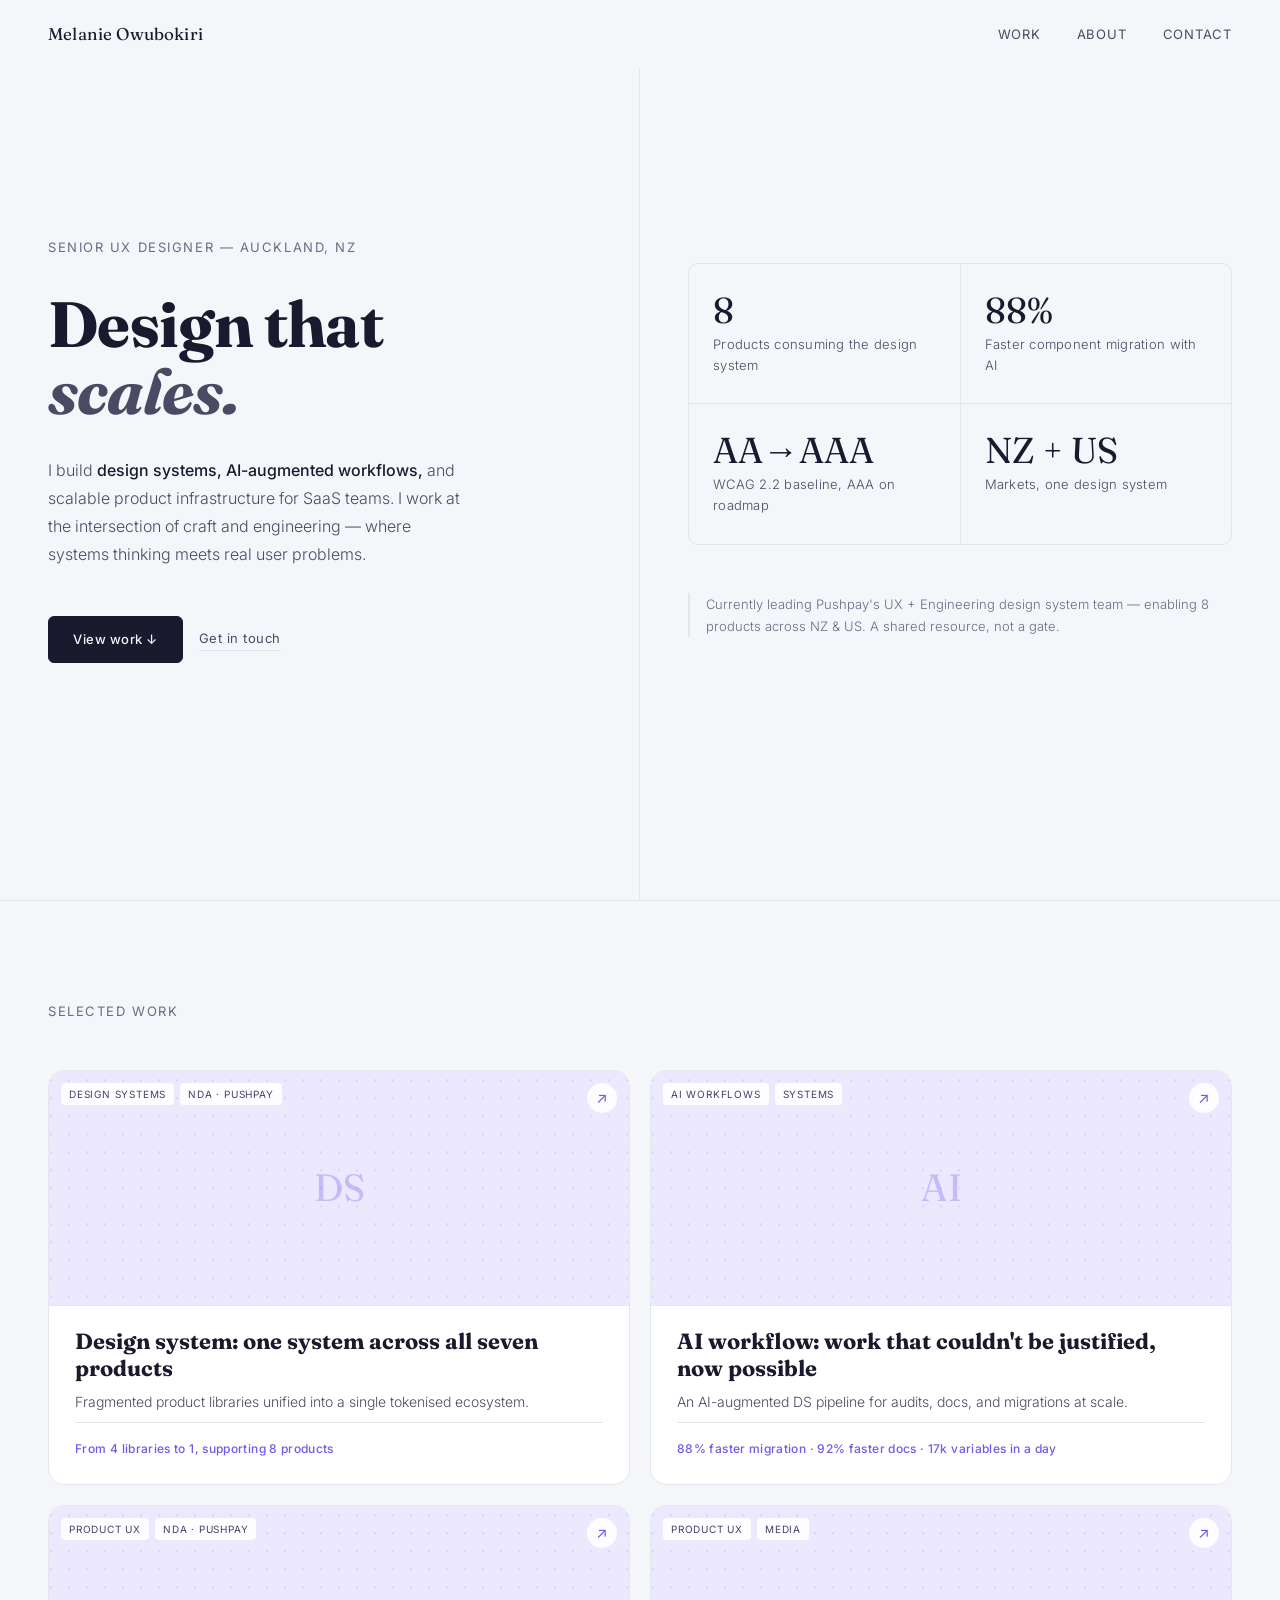
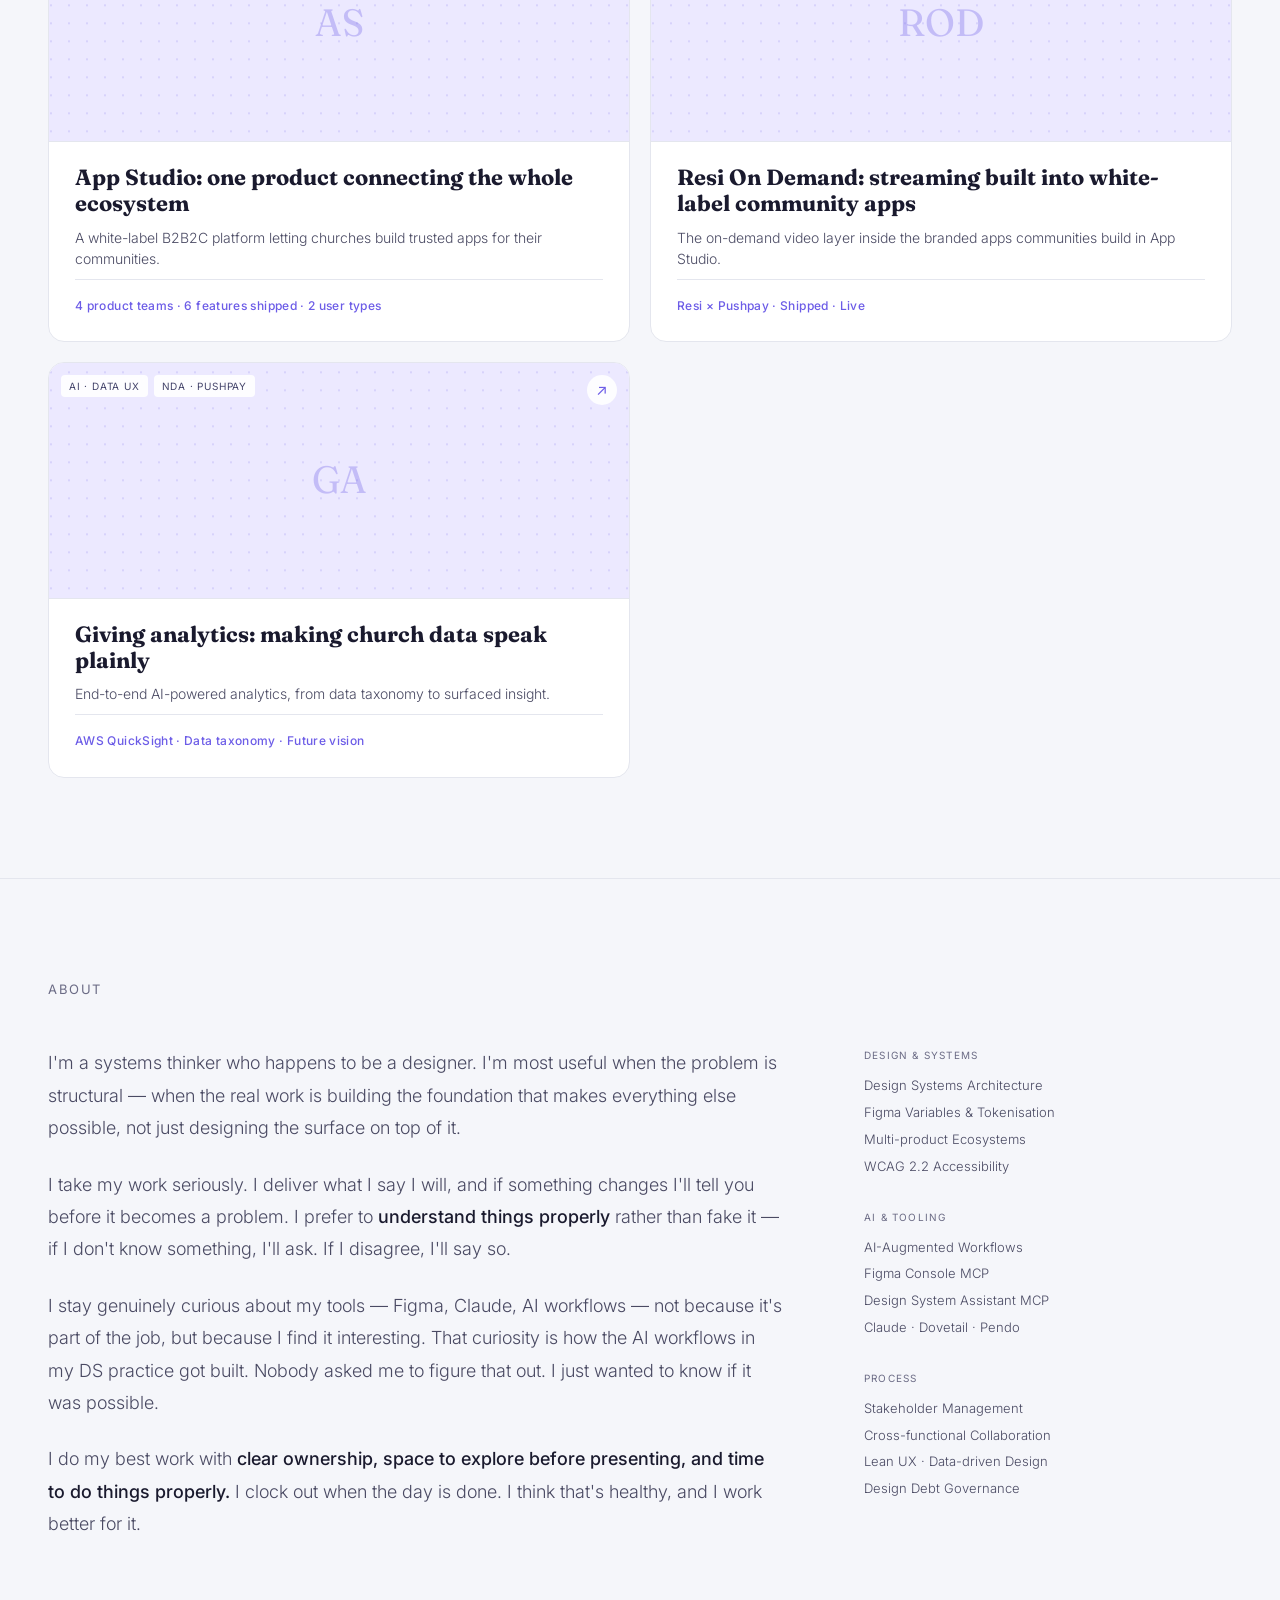
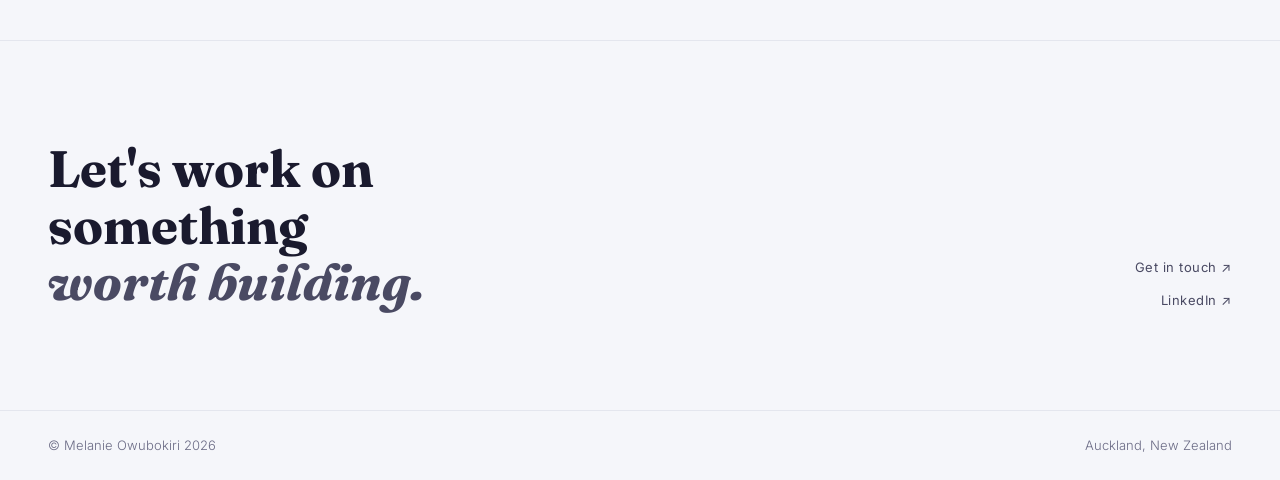
==== index.html @ 390ba93f "Update index.html" ====
<!DOCTYPE html>
<html lang="en">
<head>
  <meta charset="UTF-8">
  <meta name="viewport" content="width=device-width, initial-scale=1.0">
  <title>Melanie Owubokiri — Senior UX Designer</title>
  <link rel="preconnect" href="https://fonts.googleapis.com">
  <link rel="preconnect" href="https://fonts.gstatic.com" crossorigin>
  <link href="https://fonts.googleapis.com/css2?family=Fraunces:ital,wght@0,400;0,500;0,600;1,400;1,500&family=Inter:wght@300;400;500&display=swap" rel="stylesheet">
  <style>
    *, *::before, *::after { box-sizing: border-box; margin: 0; padding: 0; }

    :root {
      --ink: #1a1a2e;
      --ink-muted: #4a4a63;
      --ink-faint: #6b6b85;
      --surface: #f5f6fa;
      --surface-alt: #eceef5;
      --card: #ffffff;
      --accent: #6c5ce7;
      --accent-soft: #ece9ff;
      --line: #e4e6ee;
      --serif: 'Fraunces', Georgia, serif;
      --sans: 'Inter', system-ui, sans-serif;
    }

    html { font-size: 16px; }

    body {
      font-family: var(--sans);
      background: var(--surface);
      color: var(--ink);
      line-height: 1.6;
      -webkit-font-smoothing: antialiased;
    }

    /* NAV */
    nav {
      position: fixed;
      top: 0; left: 0; right: 0;
      z-index: 100;
      display: flex;
      align-items: center;
      justify-content: space-between;
      padding: 20px max(48px, calc((100% - 1440px) / 2 + 48px));
      background: var(--surface);
      border-bottom: 1px solid transparent;
      transition: border-color 0.3s;
    }
    nav.scrolled { border-color: var(--line); }

    .nav-name {
      font-family: var(--serif);
      font-size: 17px;
      letter-spacing: 0.01em;
      color: var(--ink);
      text-decoration: none;
    }

    .nav-links {
      display: flex;
      gap: 36px;
      list-style: none;
    }

    .nav-links a {
      font-size: 13px;
      font-weight: 400;
      letter-spacing: 0.06em;
      text-transform: uppercase;
      color: var(--ink-muted);
      text-decoration: none;
      transition: color 0.2s;
    }
    .nav-links a:hover { color: var(--ink); }

    /* HERO */
    .hero {
      min-height: 100vh;
      display: grid;
      grid-template-columns: 1fr 1fr;
      padding-top: 80px;
      max-width: 1440px;
      margin: 0 auto;
    }

    .hero-left {
      padding: 80px 48px 80px 48px;
      display: flex;
      flex-direction: column;
      justify-content: center;
      border-right: 1px solid var(--line);
    }

    .hero-tag {
      font-size: 13px;
      letter-spacing: 0.12em;
      text-transform: uppercase;
      color: var(--ink-faint);
      margin-bottom: 32px;
    }

    .hero-name {
      font-family: var(--serif);
      font-size: clamp(44px, 5vw, 68px);
      line-height: 1.05;
      letter-spacing: -0.01em;
      color: var(--ink);
      margin-bottom: 32px;
    }

    .hero-name em {
      font-style: italic;
      color: var(--ink-muted);
    }

    .hero-desc {
      font-size: 16px;
      font-weight: 300;
      color: var(--ink-muted);
      max-width: 420px;
      line-height: 1.75;
      margin-bottom: 48px;
    }

    .hero-desc strong {
      color: var(--ink);
      font-weight: 500;
    }

    .hero-cta {
      display: flex;
      gap: 16px;
      align-items: center;
      flex-wrap: wrap;
    }

    .btn-primary {
      display: inline-flex;
      align-items: center;
      gap: 8px;
      padding: 12px 24px;
      background: var(--ink);
      color: var(--surface);
      font-family: var(--sans);
      font-size: 13px;
      font-weight: 500;
      letter-spacing: 0.04em;
      text-decoration: none;
      border: 1px solid var(--ink);
      border-radius: 6px;
      transition: background 0.2s, color 0.2s;
    }
    .btn-primary:hover {
      background: transparent;
      color: var(--ink);
    }

    .btn-secondary {
      font-size: 13px;
      font-weight: 400;
      color: var(--ink-muted);
      text-decoration: none;
      letter-spacing: 0.04em;
      border-bottom: 1px solid var(--line);
      padding-bottom: 2px;
      transition: color 0.2s, border-color 0.2s;
    }
    .btn-secondary:hover { color: var(--ink); border-color: var(--ink); }

    .hero-right {
      padding: 80px 48px;
      display: flex;
      flex-direction: column;
      justify-content: center;
    }

    .hero-stats {
      display: grid;
      grid-template-columns: 1fr 1fr;
      gap: 1px;
      background: var(--line);
      border: 1px solid var(--line);
      margin-bottom: 48px;
    }

    .stat {
      background: var(--surface);
      padding: 28px 24px;
    }

    .stat-num {
      font-family: var(--serif);
      font-size: 36px;
      line-height: 1;
      color: var(--ink);
      margin-bottom: 6px;
    }

    .stat-label {
      font-size: 13px;
      font-weight: 300;
      color: var(--ink-muted);
      letter-spacing: 0.02em;
    }

    .hero-note {
      font-size: 13px;
      font-weight: 300;
      color: var(--ink-faint);
      line-height: 1.7;
      border-left: 2px solid var(--line);
      padding-left: 16px;
    }

    /* SECTION BASE */
    section {
      padding: 100px max(48px, calc((100% - 1440px) / 2 + 48px));
      border-top: 1px solid var(--line);
    }

    .section-label {
      font-size: 13px;
      letter-spacing: 0.12em;
      text-transform: uppercase;
      color: var(--ink-faint);
      margin-bottom: 48px;
    }

    /* WORK */
    .work-grid {
      display: grid;
      grid-template-columns: 1fr 1fr;
      gap: 1px;
      background: var(--line);
      border: 1px solid var(--line);
    }

    .work-card {
      background: var(--surface);
      padding: 40px;
      text-decoration: none;
      color: var(--ink);
      display: flex;
      flex-direction: column;
      gap: 16px;
      transition: background 0.2s;
      position: relative;
      overflow: hidden;
    }
    .work-card:hover { background: var(--surface-alt); }

    .work-card-top {
      display: flex;
      align-items: flex-start;
      justify-content: space-between;
      gap: 16px;
    }

    .work-tags {
      display: flex;
      flex-wrap: wrap;
      gap: 6px;
    }

    .tag {
      font-size: 10px;
      letter-spacing: 0.08em;
      text-transform: uppercase;
      color: var(--ink-muted);
      border: 1px solid var(--line);
      padding: 3px 8px;
      border-radius: 4px;
    }

    .tag.nda {
      color: var(--ink-faint);
      border-color: var(--line);
    }

    .work-arrow {
      font-size: 18px;
      color: var(--ink-faint);
      flex-shrink: 0;
      transition: transform 0.2s, color 0.2s;
    }
    .work-card:hover .work-arrow { transform: translate(3px, -3px); color: var(--ink); }

    .work-title {
      font-family: var(--serif);
      font-size: 24px;
      line-height: 1.2;
      color: var(--ink);
    }

    .work-desc {
      font-size: 14px;
      font-weight: 300;
      color: var(--ink-muted);
      line-height: 1.65;
    }

    .work-metric {
      font-size: 13px;
      font-weight: 500;
      color: var(--ink);
      letter-spacing: 0.03em;
      margin-top: auto;
      padding-top: 16px;
      border-top: 1px solid var(--line);
    }

    /* ABOUT */
    .about-grid {
      display: grid;
      grid-template-columns: 2fr 1fr;
      gap: 80px;
    }

    .about-body {
      font-size: 18px;
      font-weight: 300;
      color: var(--ink-muted);
      line-height: 1.8;
    }

    .about-body strong {
      color: var(--ink);
      font-weight: 500;
    }

    .about-sidebar {}

    .skills-group {
      margin-bottom: 32px;
    }

    .skills-group-label {
      font-size: 10px;
      letter-spacing: 0.12em;
      text-transform: uppercase;
      color: var(--ink-faint);
      margin-bottom: 12px;
    }

    .skills-list {
      list-style: none;
      display: flex;
      flex-direction: column;
      gap: 6px;
    }

    .skills-list li {
      font-size: 13px;
      font-weight: 300;
      color: var(--ink-muted);
    }

    /* CONTACT */
    .contact-inner {
      display: flex;
      align-items: flex-end;
      justify-content: space-between;
      flex-wrap: wrap;
      gap: 40px;
    }

    .contact-heading {
      font-family: var(--serif);
      font-size: clamp(32px, 4vw, 52px);
      line-height: 1.1;
      max-width: 480px;
    }

    .contact-heading em { font-style: italic; color: var(--ink-muted); }

    .contact-links {
      display: flex;
      flex-direction: column;
      gap: 12px;
      align-items: flex-end;
    }

    .contact-link {
      font-size: 13px;
      font-weight: 400;
      color: var(--ink-muted);
      text-decoration: none;
      letter-spacing: 0.04em;
      display: flex;
      align-items: center;
      gap: 8px;
      transition: color 0.2s;
    }
    .contact-link:hover { color: var(--ink); }

    /* FOOTER */
    footer {
      padding: 24px max(48px, calc((100% - 1440px) / 2 + 48px));
      border-top: 1px solid var(--line);
      display: flex;
      justify-content: space-between;
      align-items: center;
    }

    .footer-copy {
      font-size: 13px;
      font-weight: 300;
      color: var(--ink-faint);
    }

    .footer-location {
      font-size: 13px;
      font-weight: 300;
      color: var(--ink-faint);
    }

    /* ANIMATIONS */
    .fade-up {
      opacity: 0;
      transform: translateY(20px);
      transition: opacity 0.6s ease, transform 0.6s ease;
    }
    .fade-up.visible {
      opacity: 1;
      transform: translateY(0);
    }

    /* RESPONSIVE */
    @media (max-width: 768px) {
      nav { padding: 16px 24px; }
      .nav-links { gap: 20px; }

      .hero { grid-template-columns: 1fr; min-height: auto; }
      .hero-left { padding: 60px 24px 40px; border-right: none; border-bottom: 1px solid var(--line); }
      .hero-right { padding: 40px 24px 60px; }
      .hero-stats { grid-template-columns: 1fr 1fr; }

      section { padding: 60px 24px; }
      .work-grid { grid-template-columns: 1fr; }
      .about-grid { grid-template-columns: 1fr; gap: 40px; }
      .contact-inner { flex-direction: column; align-items: flex-start; }
      .contact-links { align-items: flex-start; }
      footer { padding: 20px 24px; flex-direction: column; gap: 8px; align-items: flex-start; }
    }
    .work-grid { grid-template-columns: 1fr 1fr; gap: 20px; background: none; border: none; }
    .work-card {
      background: var(--card); border: 1px solid var(--line); border-radius: 16px;
      padding: 0; gap: 0; overflow: hidden;
      transition: transform 0.2s ease, box-shadow 0.2s ease, border-color 0.2s ease;
    }
    .work-card:hover {
      background: var(--card); transform: translateY(-3px);
      border-color: var(--accent); box-shadow: 0 8px 26px rgba(108,92,231,0.12);
    }
    .work-thumb {
      position: relative; aspect-ratio: 16 / 6.5;
      display: flex; align-items: center; justify-content: center;
      background-color: var(--accent-soft);
      background-image: radial-gradient(rgba(108,92,231,0.16) 1px, transparent 1px);
      background-size: 18px 18px; background-position: center;
      border-bottom: 1px solid var(--line);
    }
    .work-thumb .work-card-top { position: absolute; top: 12px; left: 12px; right: 12px; }
    .work-thumb .tag {
      background: rgba(255,255,255,0.9); border: none; color: #43436a;
      -webkit-backdrop-filter: blur(4px); backdrop-filter: blur(4px);
    }
    .work-thumb .work-arrow {
      width: 30px; height: 30px; border-radius: 50%;
      display: flex; align-items: center; justify-content: center;
      background: rgba(255,255,255,0.9); color: var(--accent); font-size: 15px;
    }
    .work-card:hover .work-arrow { transform: translate(3px, -3px); color: var(--accent); }
    .work-body { padding: 22px 26px 26px; display: flex; flex-direction: column; gap: 10px; }
    .work-title { font-size: 22px; }
    .work-desc { font-size: 14px; color: var(--ink-muted); line-height: 1.5; }
    .work-metric { font-size: 12px; color: var(--accent); }
    .ph-mark { font-family:var(--serif); font-size:38px; color:rgba(108,92,231,0.32); }
    .tag { border-radius: 4px; }
    .btn-primary { border-radius: 6px; }
    .hero-stats, .stats-bar, .work-grid { border-radius: 10px; overflow: hidden; }
    .stat-item, .img-placeholder, .progress-track, .progress-fill, .deepdive-screen, .surface-item, .insight-item, .meta-block, .placeholder { border-radius: 6px; }
  </style>
</head>
<body>

  <nav id="nav">
    <a href="/" class="nav-name">Melanie Owubokiri</a>
    <ul class="nav-links">
      <li><a href="#work">Work</a></li>
      <li><a href="#about">About</a></li>
      <li><a href="#contact">Contact</a></li>
    </ul>
  </nav>

  <!-- HERO -->
  <section class="hero" style="border-top: none; padding: 0;">
    <div class="hero-left">
      <p class="hero-tag">Senior UX Designer — Auckland, NZ</p>
      <h1 class="hero-name">
        Design that<br>
        <em>scales.</em>
      </h1>
      <p class="hero-desc">
        I build <strong>design systems, AI-augmented workflows,</strong> and scalable product infrastructure for SaaS teams. I work at the intersection of craft and engineering — where systems thinking meets real user problems.
      </p>
      <div class="hero-cta">
        <a href="#work" class="btn-primary">View work ↓</a>
        <a href="mailto:melanie_lacerda@hotmail.com" class="btn-secondary">Get in touch</a>
      </div>
    </div>
    <div class="hero-right">
      <div class="hero-stats">
        <div class="stat">
          <div class="stat-num">8</div>
          <div class="stat-label">Products consuming the design system</div>
        </div>
        <div class="stat">
          <div class="stat-num">88%</div>
          <div class="stat-label">Faster component migration with AI</div>
        </div>
        <div class="stat">
          <div class="stat-num">AA→AAA</div>
          <div class="stat-label">WCAG 2.2 baseline, AAA on roadmap</div>
        </div>
        <div class="stat">
          <div class="stat-num">NZ + US</div>
          <div class="stat-label">Markets, one design system</div>
        </div>
      </div>
      <p class="hero-note">
        Currently leading Pushpay's UX + Engineering design system team — enabling 8 products across NZ &amp; US. A shared resource, not a gate.
      </p>
    </div>
  </section>

  <!-- WORK -->
  <section id="work">
    <p class="section-label">Selected work</p>
    <div class="work-grid">

      <a href="case-staq.html" class="work-card fade-up">
        <div class="work-thumb">
          <span class="ph-mark">DS</span>
          <div class="work-card-top">
            <div class="work-tags">
              <span class="tag">Design Systems</span>
              <span class="tag nda">NDA · Pushpay</span>
            </div>
            <span class="work-arrow">↗</span>
          </div>
        </div>
        <div class="work-body">
          <h2 class="work-title">Design system: one system across all seven products</h2>
          <p class="work-desc">Fragmented product libraries unified into a single tokenised ecosystem.</p>
          <p class="work-metric">From 4 libraries to 1, supporting 8 products</p>
        </div>
      </a>

      <a href="case-ai.html" class="work-card fade-up">
        <div class="work-thumb">
          <span class="ph-mark">AI</span>
          <div class="work-card-top">
            <div class="work-tags">
              <span class="tag">AI Workflows</span>
              <span class="tag">Systems</span>
            </div>
            <span class="work-arrow">↗</span>
          </div>
        </div>
        <div class="work-body">
          <h2 class="work-title">AI workflow: work that couldn't be justified, now possible</h2>
          <p class="work-desc">An AI-augmented DS pipeline for audits, docs, and migrations at scale.</p>
          <p class="work-metric">88% faster migration · 92% faster docs · 17k variables in a day</p>
        </div>
      </a>

      <a href="case-appstudio.html" class="work-card fade-up">
        <div class="work-thumb">
          <span class="ph-mark">AS</span>
          <div class="work-card-top">
            <div class="work-tags">
              <span class="tag">Product UX</span>
              <span class="tag nda">NDA · Pushpay</span>
            </div>
            <span class="work-arrow">↗</span>
          </div>
        </div>
        <div class="work-body">
          <h2 class="work-title">App Studio: one product connecting the whole ecosystem</h2>
          <p class="work-desc">A white-label B2B2C platform letting churches build trusted apps for their communities.</p>
          <p class="work-metric">4 product teams · 6 features shipped · 2 user types</p>
        </div>
      </a>

      <a href="case-resi.html" class="work-card fade-up">
        <div class="work-thumb">
          <span class="ph-mark">ROD</span>
          <div class="work-card-top">
            <div class="work-tags">
              <span class="tag">Product UX</span>
              <span class="tag">Media</span>
            </div>
            <span class="work-arrow">↗</span>
          </div>
        </div>
        <div class="work-body">
          <h2 class="work-title">Resi On Demand: streaming built into white-label community apps</h2>
          <p class="work-desc">The on-demand video layer inside the branded apps communities build in App Studio.</p>
          <p class="work-metric">Resi × Pushpay · Shipped · Live</p>
        </div>
      </a>

      <a href="case-giving.html" class="work-card fade-up">
        <div class="work-thumb">
          <span class="ph-mark">GA</span>
          <div class="work-card-top">
            <div class="work-tags">
              <span class="tag">AI · Data UX</span>
              <span class="tag nda">NDA · Pushpay</span>
            </div>
            <span class="work-arrow">↗</span>
          </div>
        </div>
        <div class="work-body">
          <h2 class="work-title">Giving analytics: making church data speak plainly</h2>
          <p class="work-desc">End-to-end AI-powered analytics, from data taxonomy to surfaced insight.</p>
          <p class="work-metric">AWS QuickSight · Data taxonomy · Future vision</p>
        </div>
      </a>

    </div>
  </section>

  <!-- ABOUT -->
  <section id="about">
    <p class="section-label">About</p>
    <div class="about-grid">
      <div class="about-body fade-up">
        <p style="margin-bottom: 24px;">
          I'm a systems thinker who happens to be a designer. I'm most useful when the problem is structural — when the real work is building the foundation that makes everything else possible, not just designing the surface on top of it.
        </p>
        <p style="margin-bottom: 24px;">
          I take my work seriously. I deliver what I say I will, and if something changes I'll tell you before it becomes a problem. I prefer to <strong>understand things properly</strong> rather than fake it — if I don't know something, I'll ask. If I disagree, I'll say so.
        </p>
        <p style="margin-bottom: 24px;">
          I stay genuinely curious about my tools — Figma, Claude, AI workflows — not because it's part of the job, but because I find it interesting. That curiosity is how the AI workflows in my DS practice got built. Nobody asked me to figure that out. I just wanted to know if it was possible.
        </p>
        <p>
          I do my best work with <strong>clear ownership, space to explore before presenting, and time to do things properly.</strong> I clock out when the day is done. I think that's healthy, and I work better for it.
        </p>
      </div>
      <div class="about-sidebar fade-up">
        <div class="skills-group">
          <p class="skills-group-label">Design &amp; Systems</p>
          <ul class="skills-list">
            <li>Design Systems Architecture</li>
            <li>Figma Variables &amp; Tokenisation</li>
            <li>Multi-product Ecosystems</li>
            <li>WCAG 2.2 Accessibility</li>
          </ul>
        </div>
        <div class="skills-group">
          <p class="skills-group-label">AI &amp; Tooling</p>
          <ul class="skills-list">
            <li>AI-Augmented Workflows</li>
            <li>Figma Console MCP</li>
            <li>Design System Assistant MCP</li>
            <li>Claude · Dovetail · Pendo</li>
          </ul>
        </div>
        <div class="skills-group">
          <p class="skills-group-label">Process</p>
          <ul class="skills-list">
            <li>Stakeholder Management</li>
            <li>Cross-functional Collaboration</li>
            <li>Lean UX · Data-driven Design</li>
            <li>Design Debt Governance</li>
          </ul>
        </div>
      </div>
    </div>
  </section>

  <!-- CONTACT -->
  <section id="contact">
    <div class="contact-inner fade-up">
      <h2 class="contact-heading">
        Let's work on something<br><em>worth building.</em>
      </h2>
      <div class="contact-links">
        <a href="mailto:melanie_lacerda@hotmail.com" class="contact-link">Get in touch ↗</a>
        <a href="https://www.linkedin.com/in/melanie-owubokiri-519a5b203/" target="_blank" class="contact-link">LinkedIn ↗</a>
      </div>
    </div>
  </section>

  <footer>
    <span class="footer-copy">© Melanie Owubokiri 2026</span>
    <span class="footer-location">Auckland, New Zealand</span>
  </footer>

  <script>
    // Nav scroll state
    const nav = document.getElementById('nav');
    window.addEventListener('scroll', () => {
      nav.classList.toggle('scrolled', window.scrollY > 20);
    });

    // Fade-up on scroll
    const observer = new IntersectionObserver((entries) => {
      entries.forEach((entry, i) => {
        if (entry.isIntersecting) {
          setTimeout(() => entry.target.classList.add('visible'), i * 100);
        }
      });
    }, { threshold: 0.1 });

    document.querySelectorAll('.fade-up').forEach(el => observer.observe(el));
  </script>

</body>
</html>
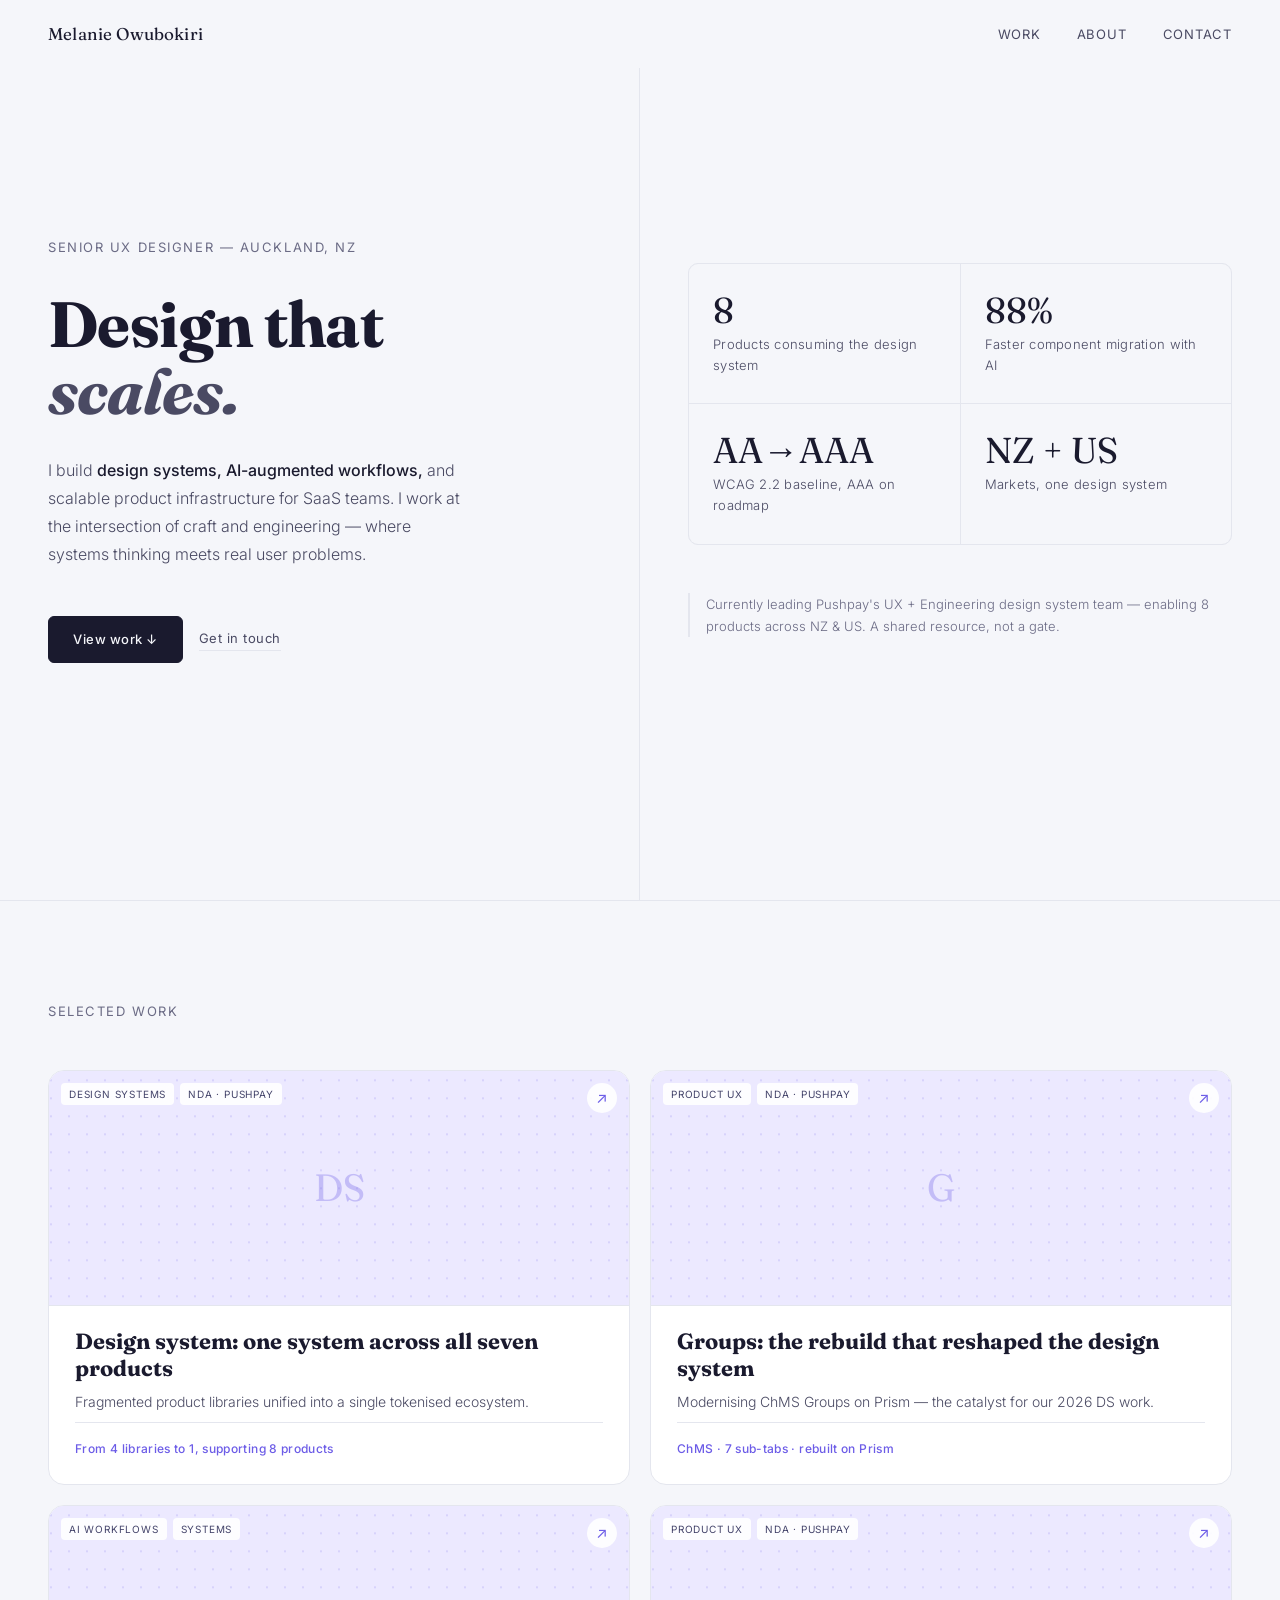
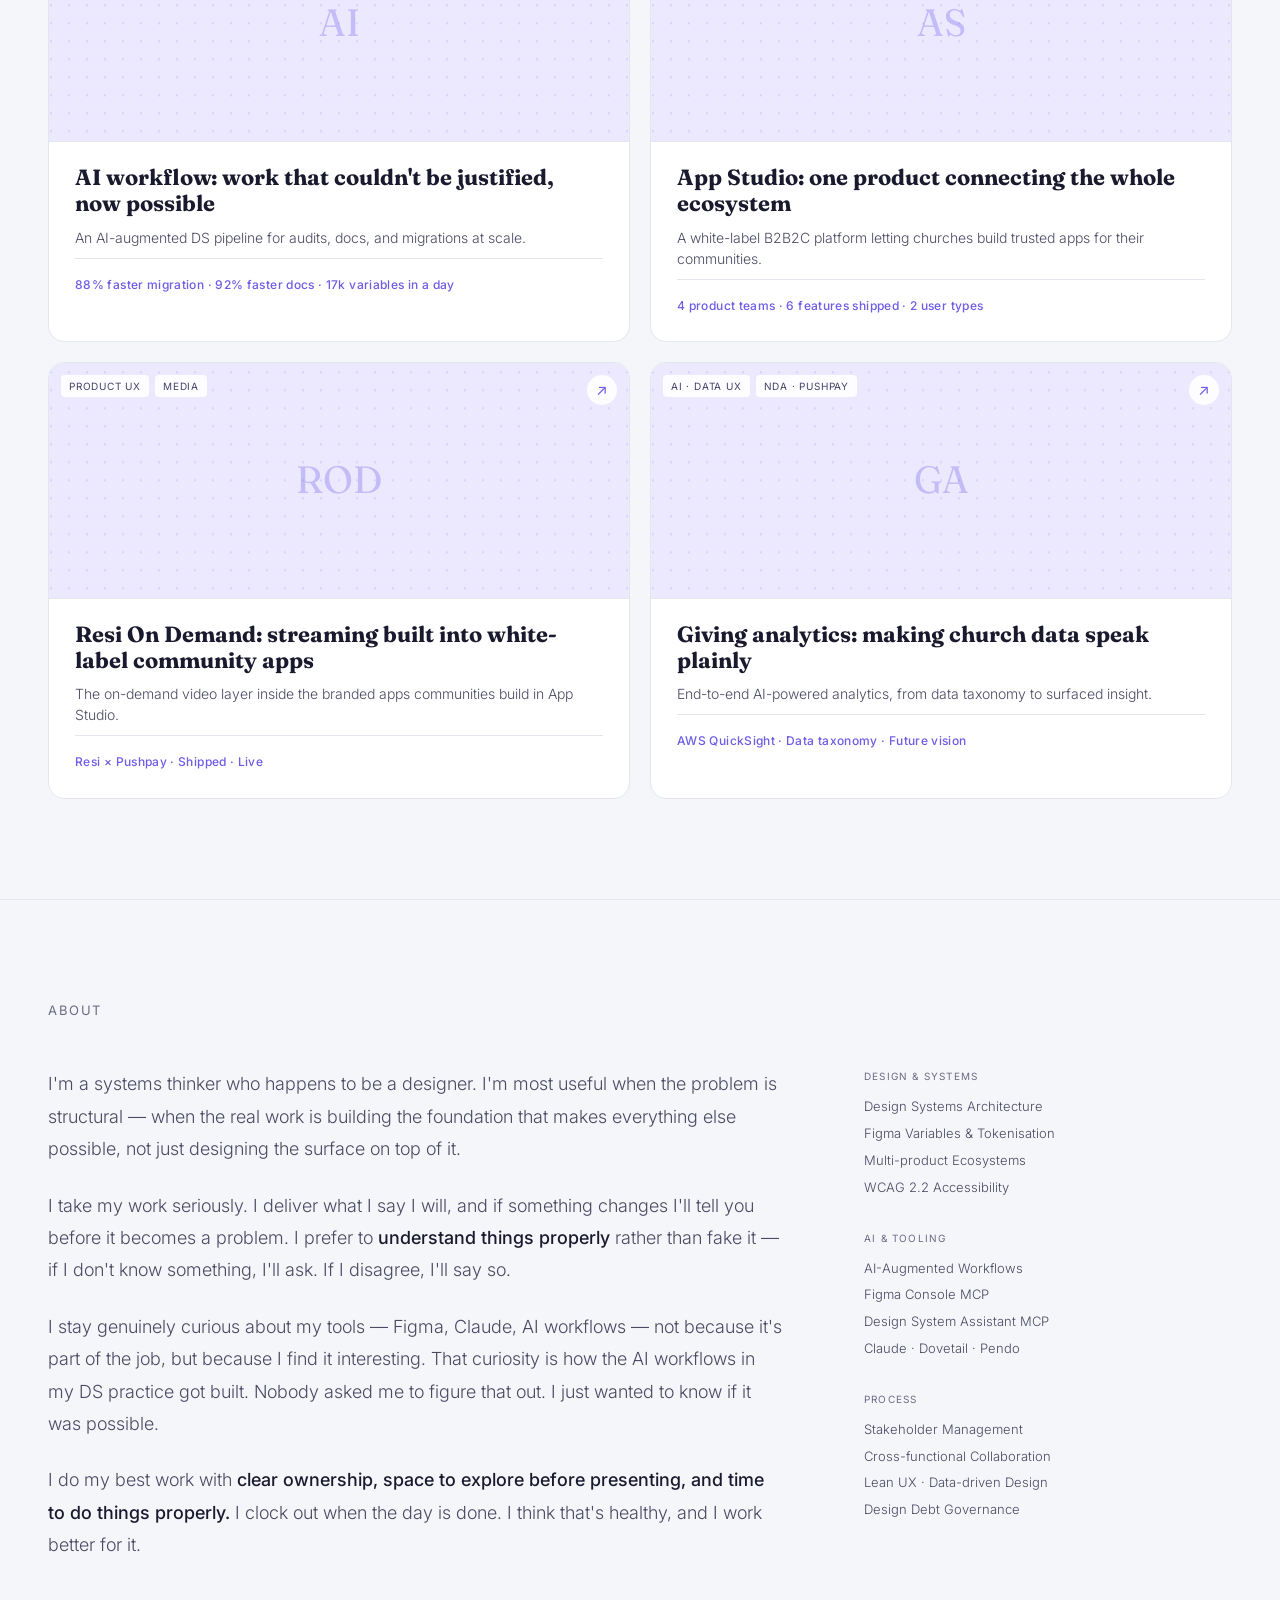
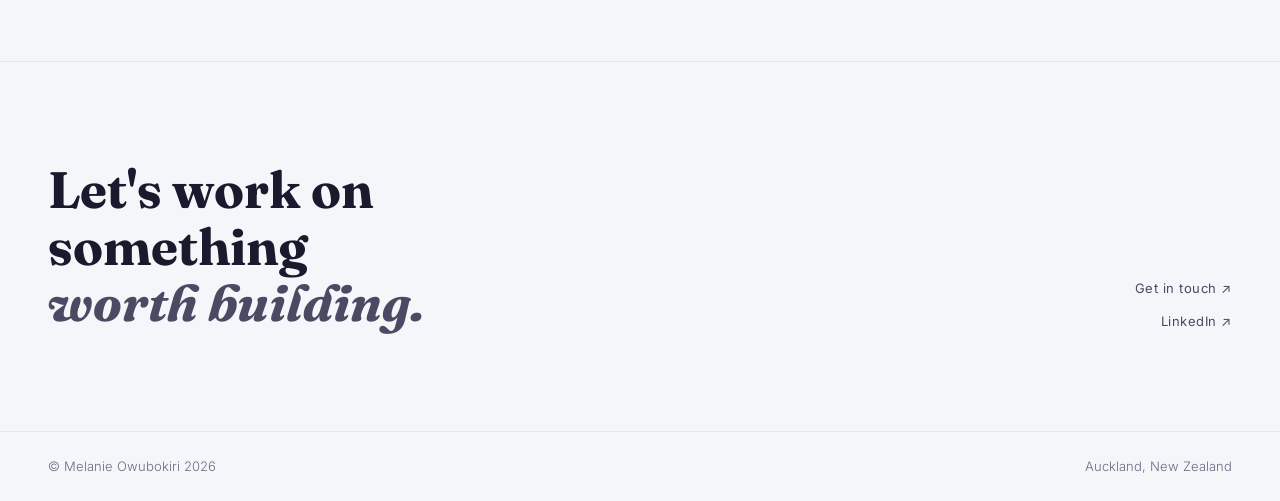
==== commit 4db28f91: "Update index.html" ====
--- a/index.html
+++ b/index.html
@@ -557,6 +557,24 @@
           <p class="work-metric">From 4 libraries to 1, supporting 8 products</p>
         </div>
       </a>
+      <a href="case-groups.html" class="work-card fade-up">
+        <div class="work-thumb">
+          <span class="ph-mark">G</span>
+          <div class="work-card-top">
+            <div class="work-tags">
+              <span class="tag">Product UX</span>
+              <span class="tag nda">NDA · Pushpay</span>
+            </div>
+            <span class="work-arrow">↗</span>
+          </div>
+        </div>
+        <div class="work-body">
+          <h2 class="work-title">Groups: the rebuild that reshaped the design system</h2>
+          <p class="work-desc">Modernising ChMS Groups on Prism — the catalyst for our 2026 DS work.</p>
+          <p class="work-metric">ChMS · 7 sub-tabs · rebuilt on Prism</p>
+        </div>
+      </a>
+
 
       <a href="case-ai.html" class="work-card fade-up">
         <div class="work-thumb">
@@ -629,6 +647,8 @@
           <p class="work-metric">AWS QuickSight · Data taxonomy · Future vision</p>
         </div>
       </a>
+
+
 
     </div>
   </section>
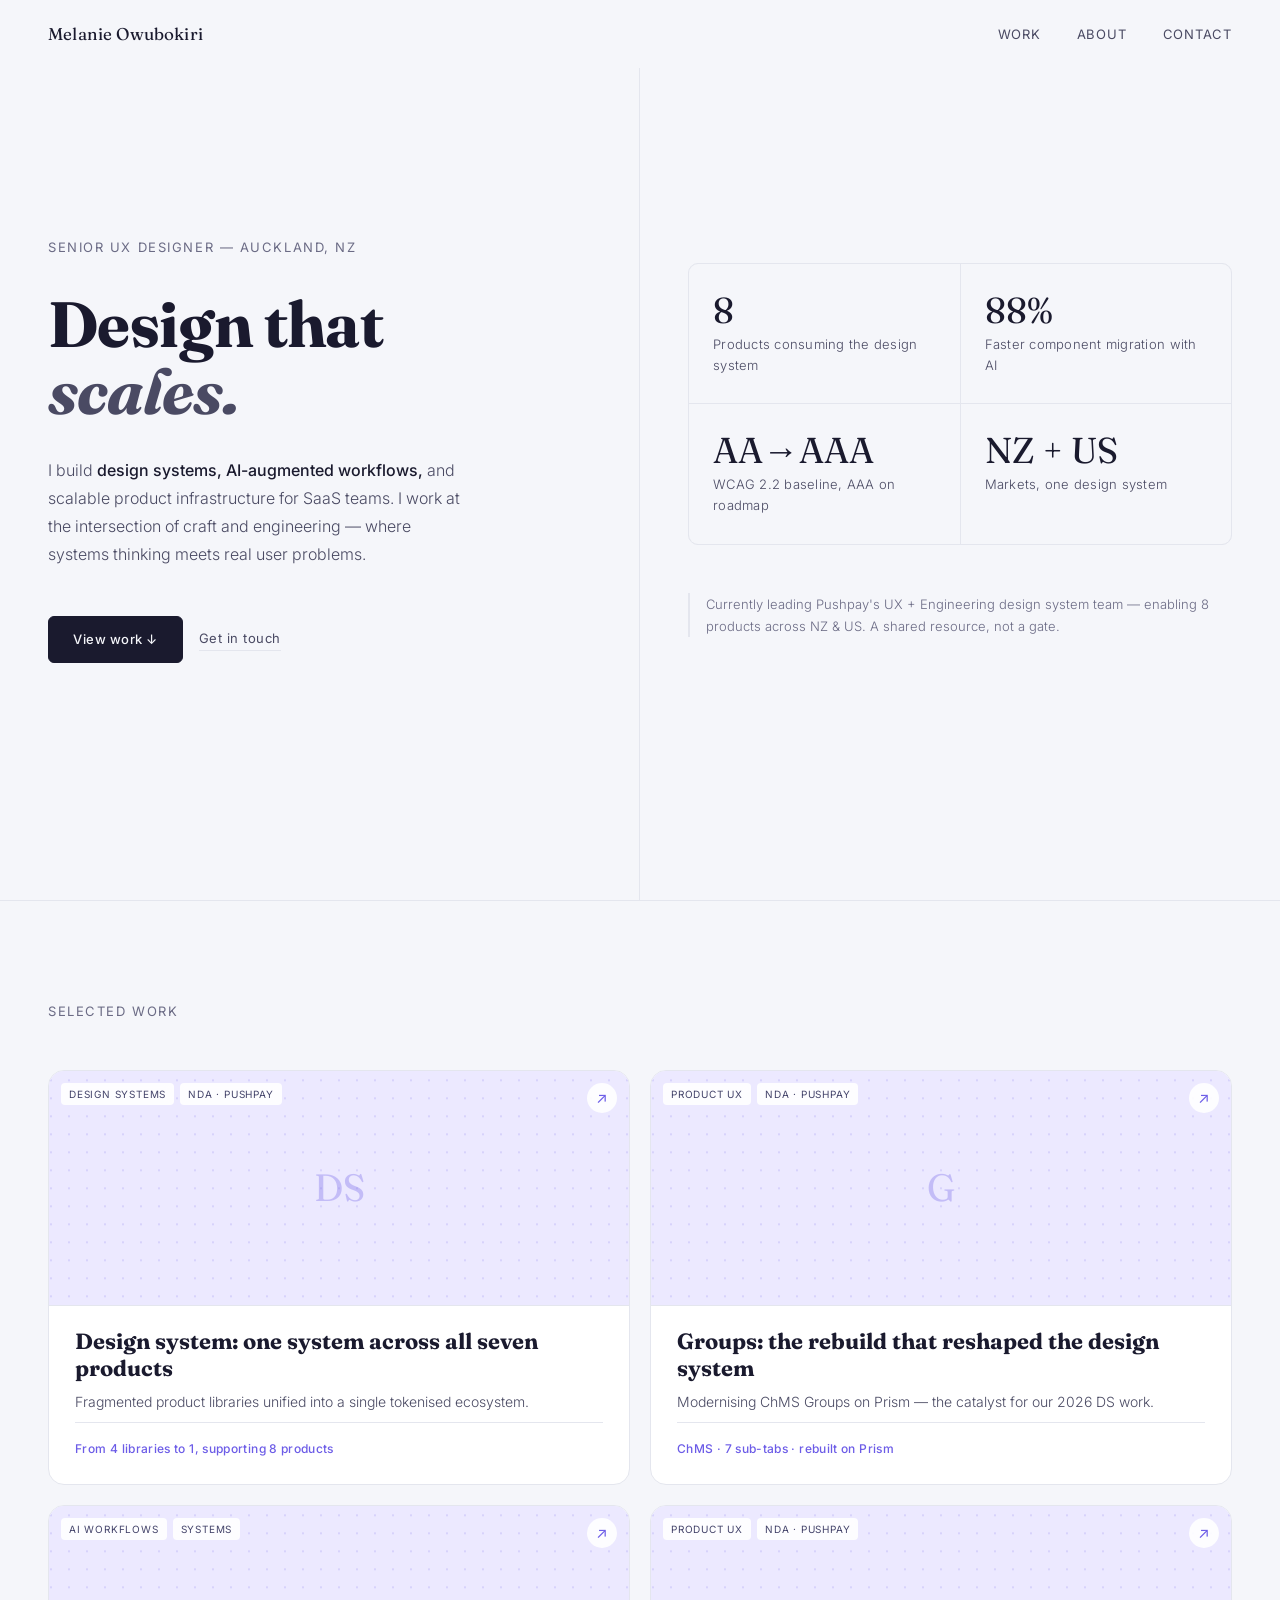
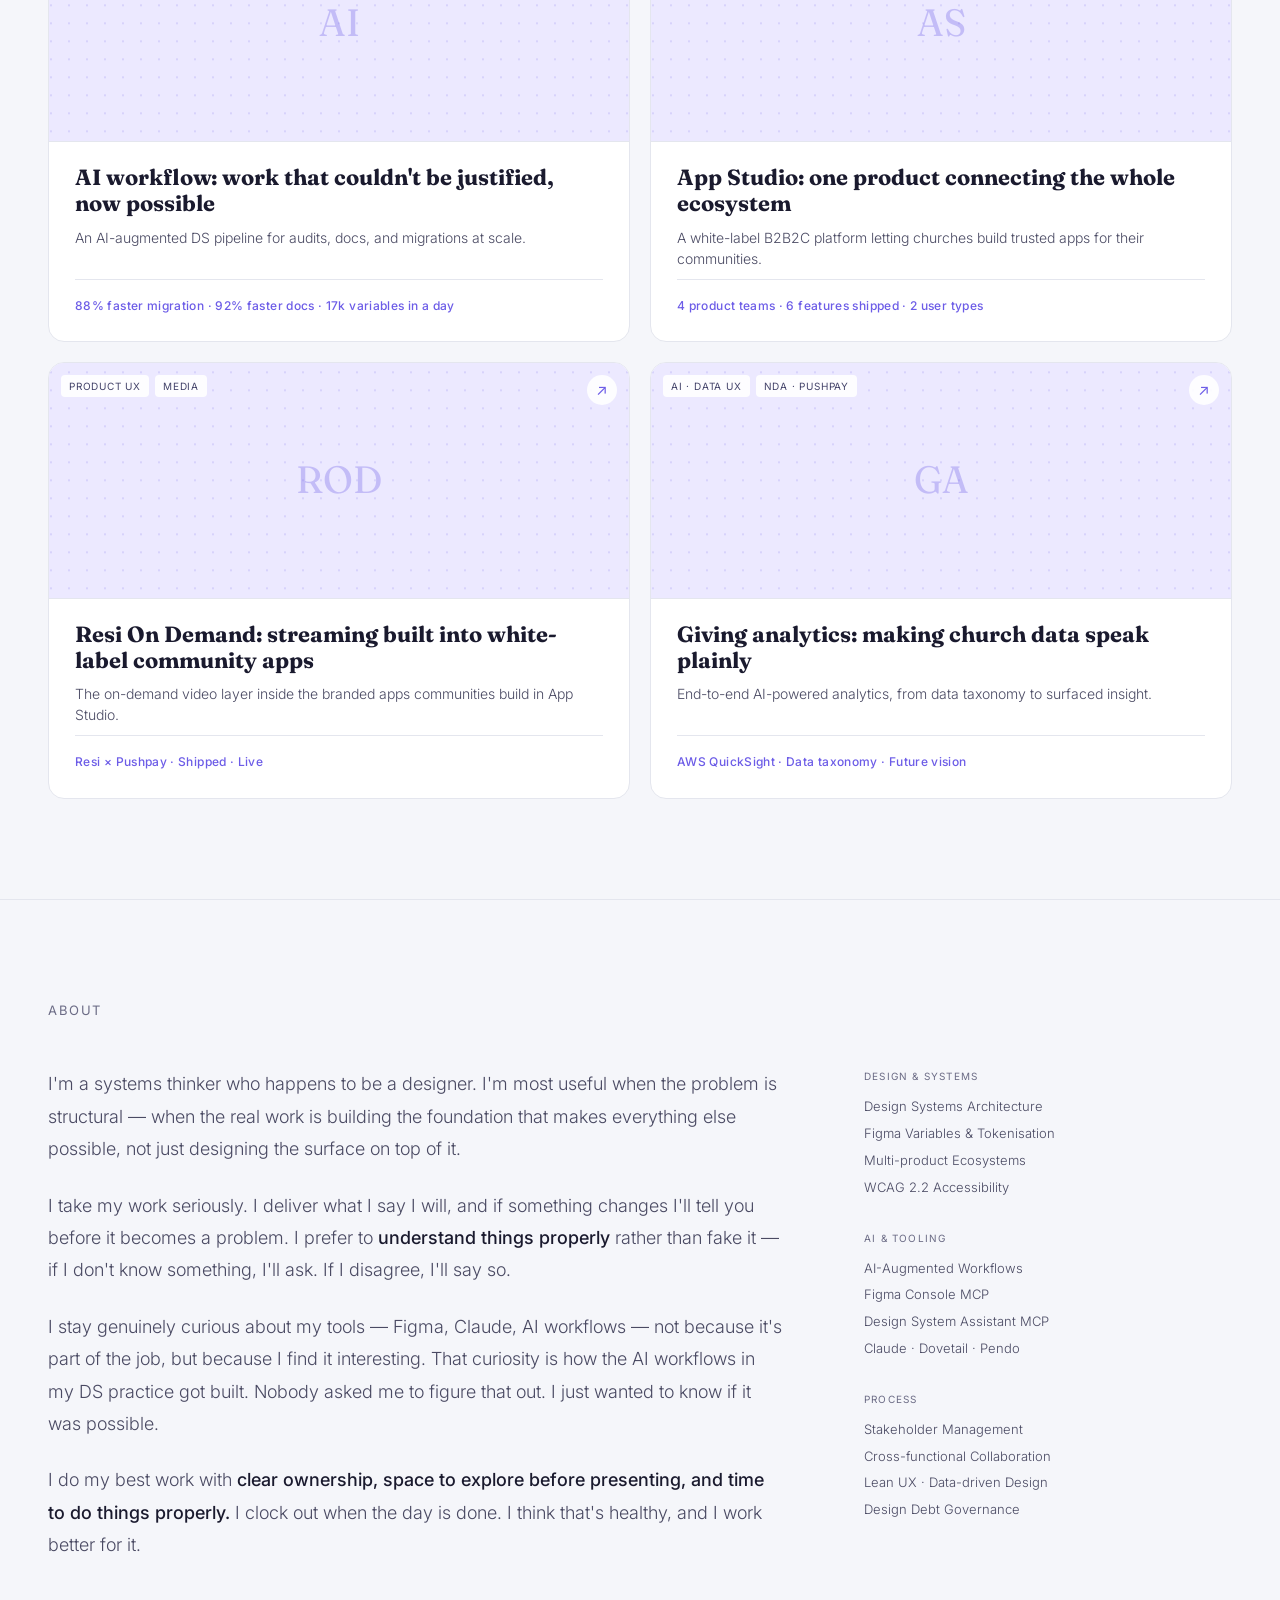
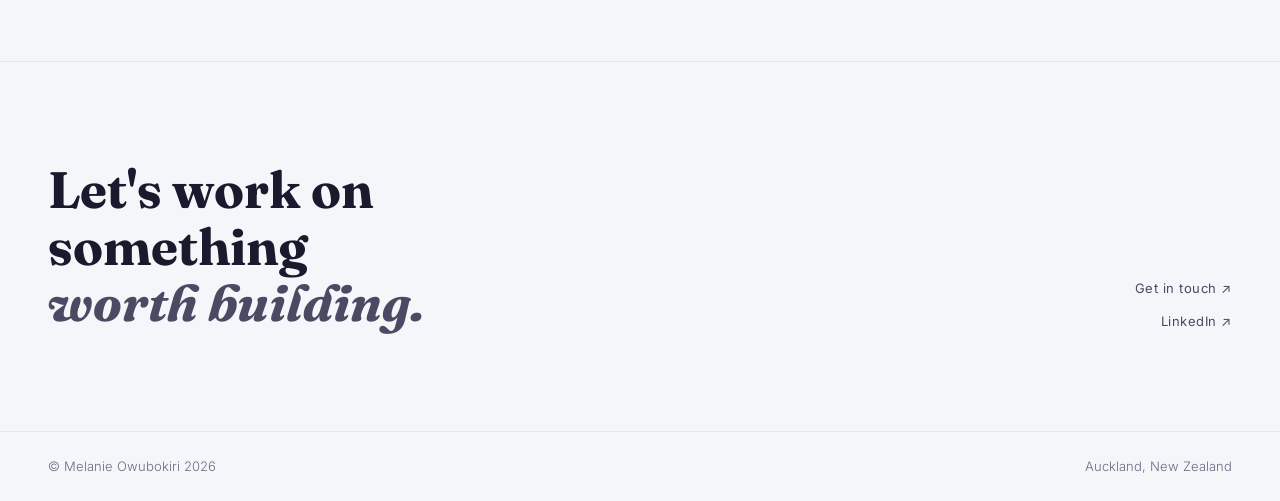
==== commit 8eb0246d: "Update index.html" ====
--- a/index.html
+++ b/index.html
@@ -472,14 +472,14 @@
       background: rgba(255,255,255,0.9); color: var(--accent); font-size: 15px;
     }
     .work-card:hover .work-arrow { transform: translate(3px, -3px); color: var(--accent); }
-    .work-body { padding: 22px 26px 26px; display: flex; flex-direction: column; gap: 10px; }
+    .work-body { padding: 22px 26px 26px; display: flex; flex-direction: column; gap: 10px; flex: 1; }
     .work-title { font-size: 22px; }
     .work-desc { font-size: 14px; color: var(--ink-muted); line-height: 1.5; }
     .work-metric { font-size: 12px; color: var(--accent); }
     .ph-mark { font-family:var(--serif); font-size:38px; color:rgba(108,92,231,0.32); }
     .tag { border-radius: 4px; }
     .btn-primary { border-radius: 6px; }
-    .hero-stats, .stats-bar, .work-grid { border-radius: 10px; overflow: hidden; }
+    .hero-stats, .stats-bar { border-radius: 10px; overflow: hidden; }
     .stat-item, .img-placeholder, .progress-track, .progress-fill, .deepdive-screen, .surface-item, .insight-item, .meta-block, .placeholder { border-radius: 6px; }
   </style>
 </head>
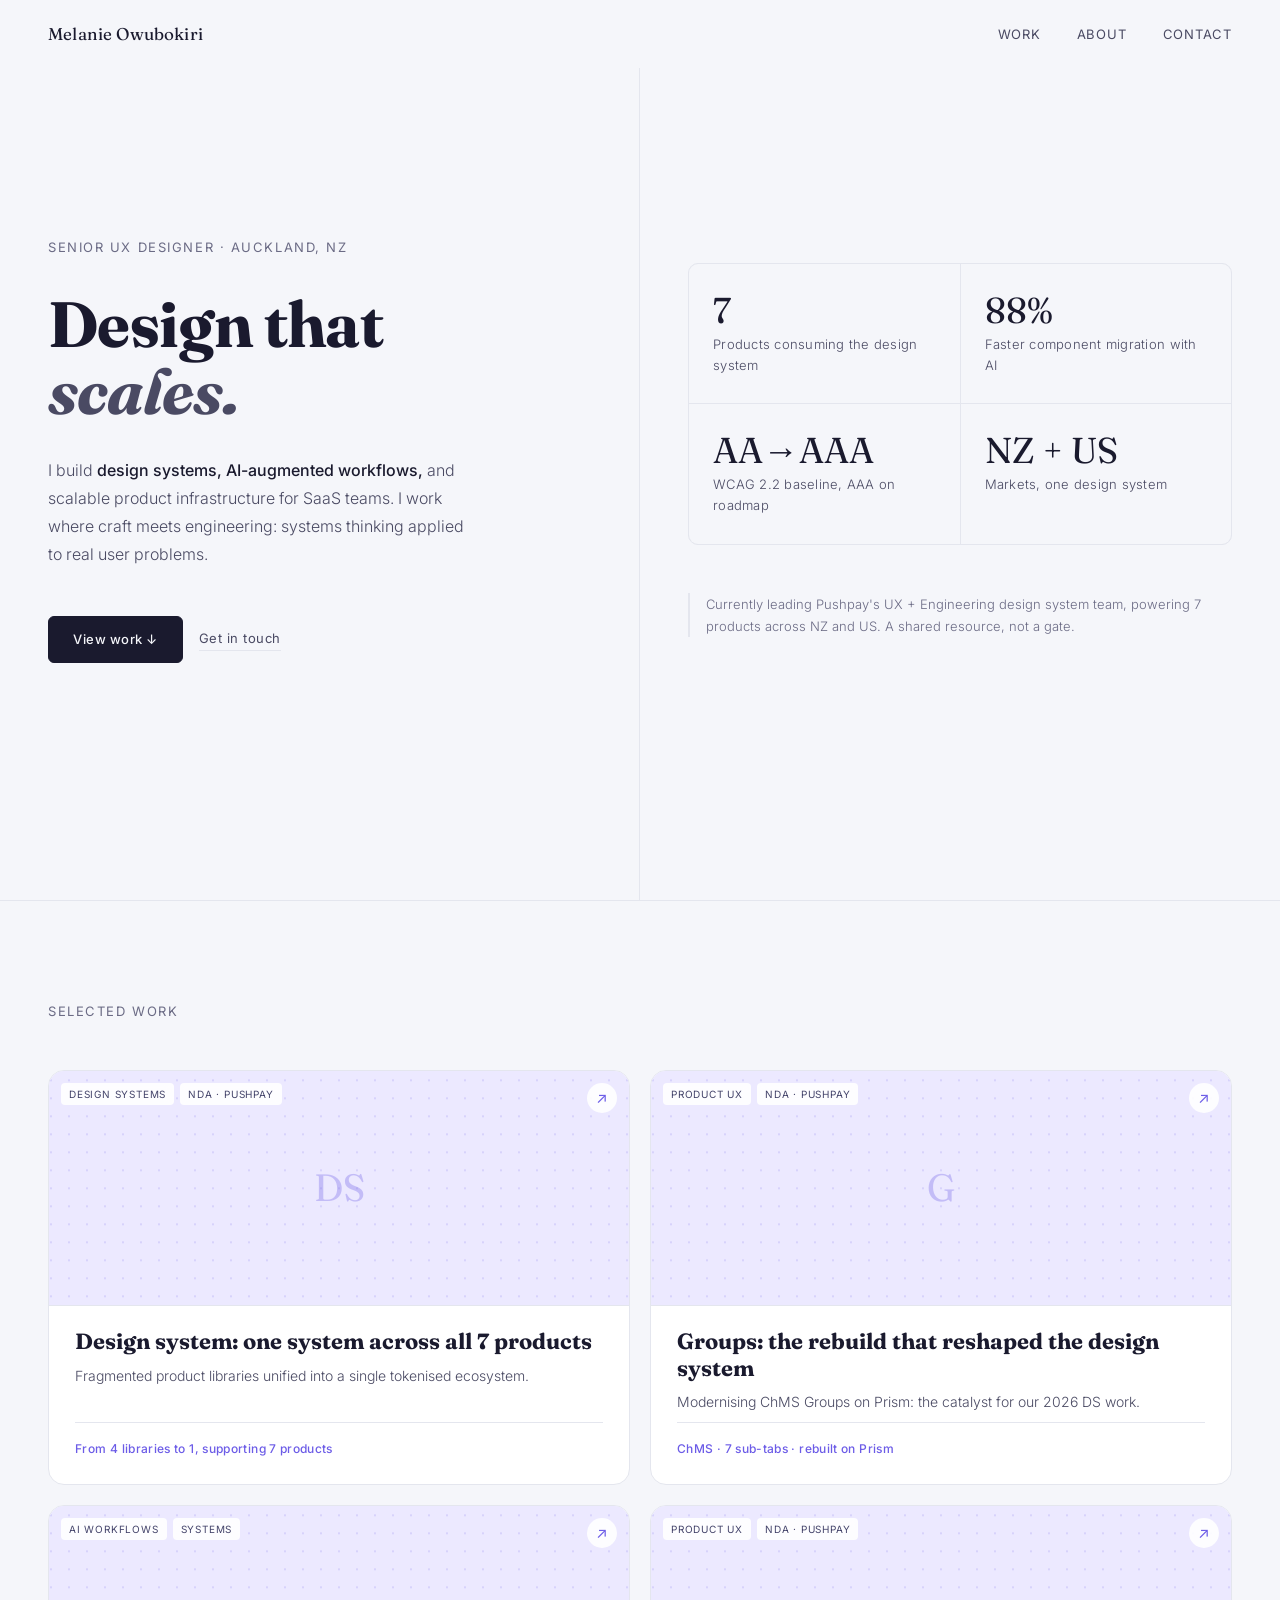
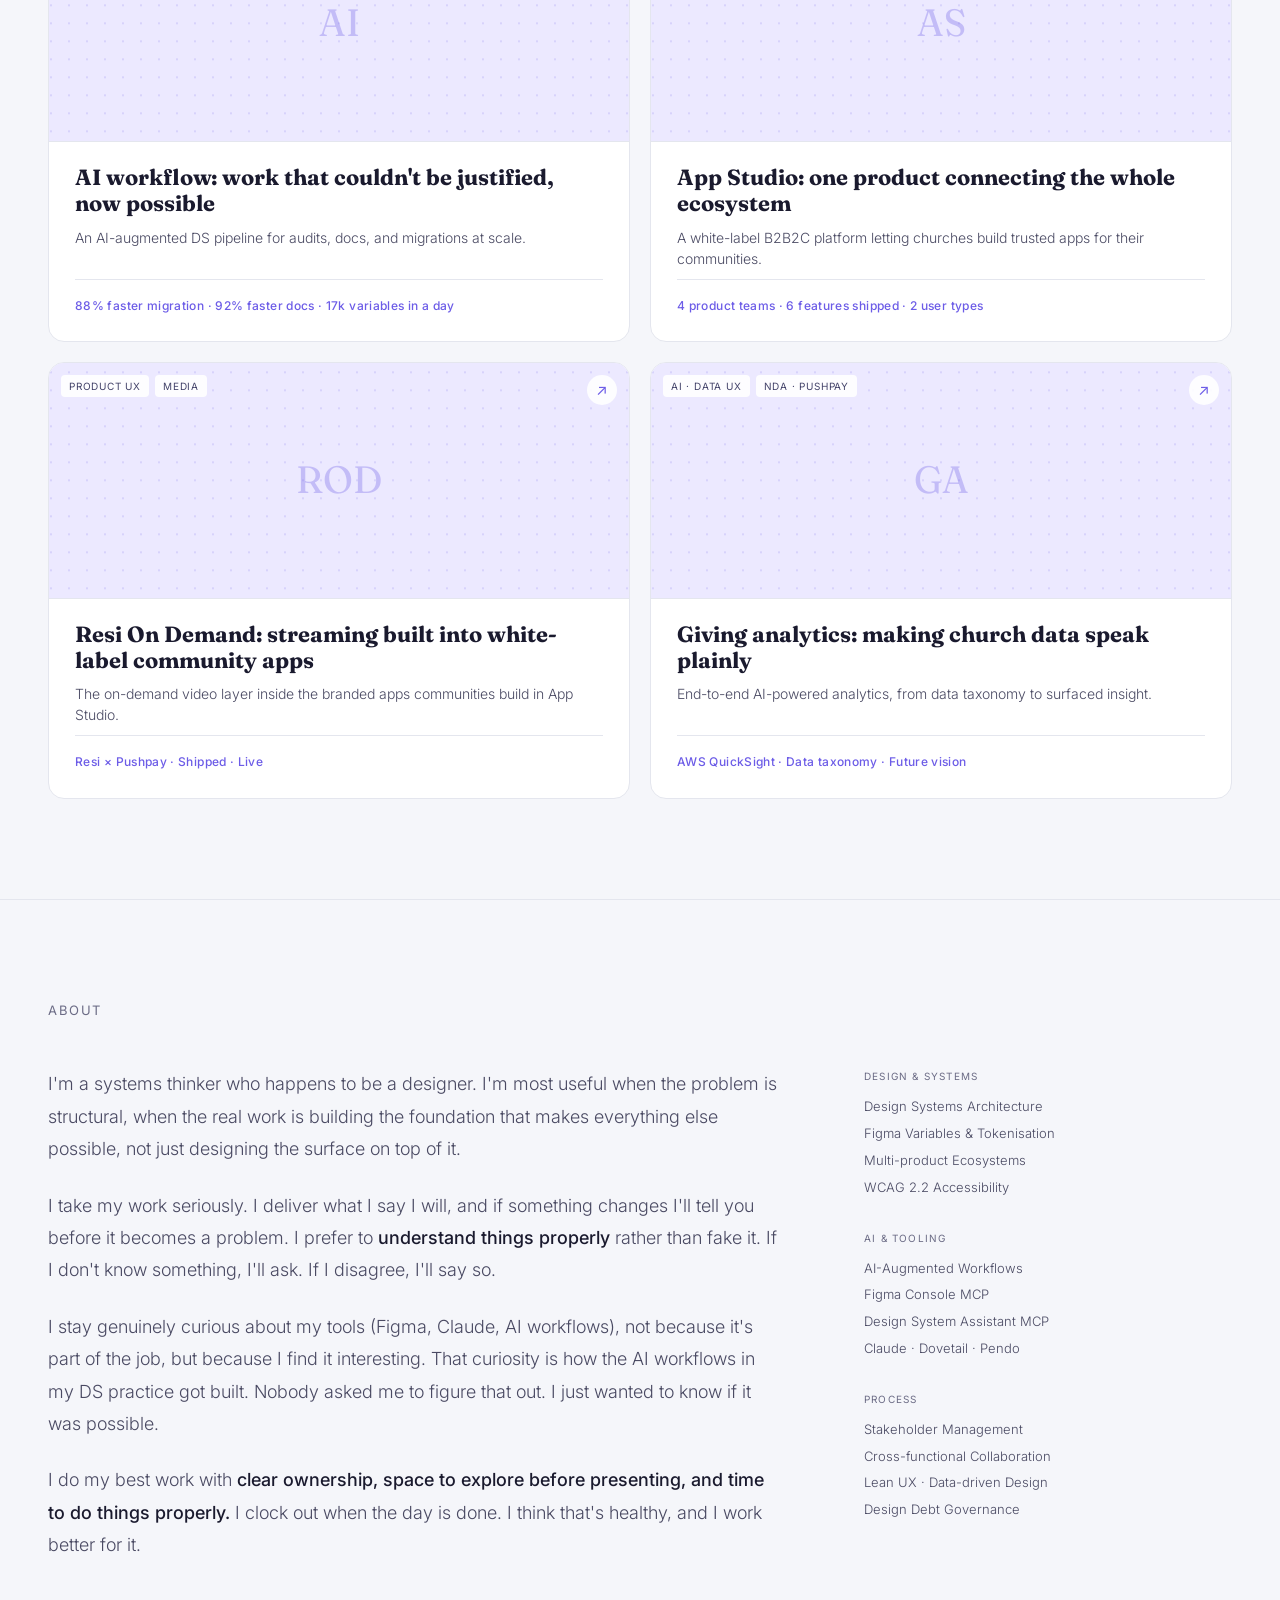
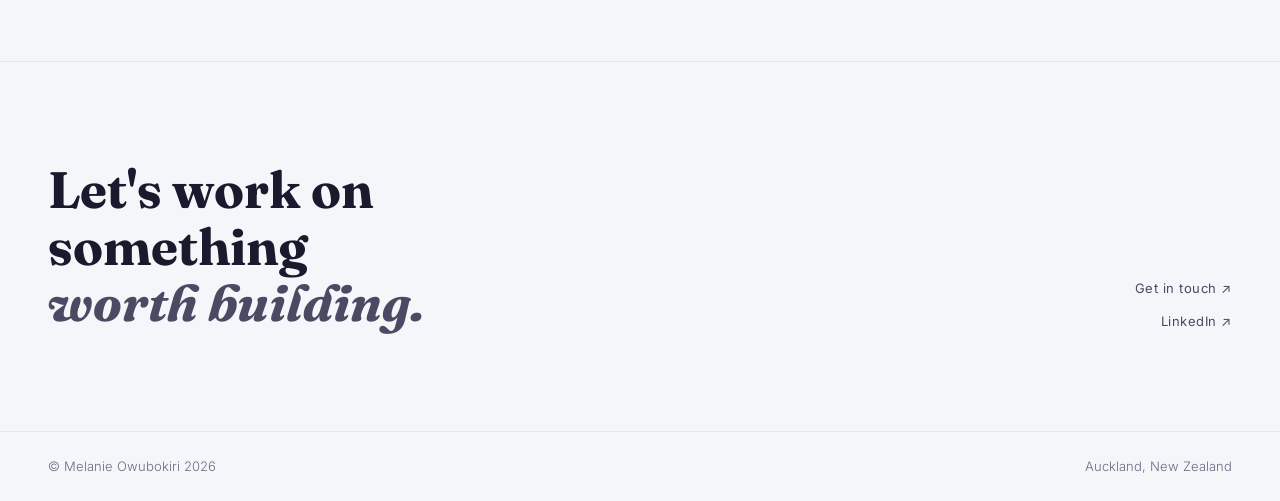
==== commit e44b3eea: "Clean up portfolio copy and add image lightbox - Remove em/en dashes from prose (recast as commas/co" ====
--- a/index.html
+++ b/index.html
@@ -3,7 +3,7 @@
 <head>
   <meta charset="UTF-8">
   <meta name="viewport" content="width=device-width, initial-scale=1.0">
-  <title>Melanie Owubokiri — Senior UX Designer</title>
+  <title>Melanie Owubokiri · Senior UX Designer</title>
   <link rel="preconnect" href="https://fonts.googleapis.com">
   <link rel="preconnect" href="https://fonts.gstatic.com" crossorigin>
   <link href="https://fonts.googleapis.com/css2?family=Fraunces:ital,wght@0,400;0,500;0,600;1,400;1,500&family=Inter:wght@300;400;500&display=swap" rel="stylesheet">
@@ -497,13 +497,13 @@
   <!-- HERO -->
   <section class="hero" style="border-top: none; padding: 0;">
     <div class="hero-left">
-      <p class="hero-tag">Senior UX Designer — Auckland, NZ</p>
+      <p class="hero-tag">Senior UX Designer · Auckland, NZ</p>
       <h1 class="hero-name">
         Design that<br>
         <em>scales.</em>
       </h1>
       <p class="hero-desc">
-        I build <strong>design systems, AI-augmented workflows,</strong> and scalable product infrastructure for SaaS teams. I work at the intersection of craft and engineering — where systems thinking meets real user problems.
+        I build <strong>design systems, AI-augmented workflows,</strong> and scalable product infrastructure for SaaS teams. I work where craft meets engineering: systems thinking applied to real user problems.
       </p>
       <div class="hero-cta">
         <a href="#work" class="btn-primary">View work ↓</a>
@@ -513,7 +513,7 @@
     <div class="hero-right">
       <div class="hero-stats">
         <div class="stat">
-          <div class="stat-num">8</div>
+          <div class="stat-num">7</div>
           <div class="stat-label">Products consuming the design system</div>
         </div>
         <div class="stat">
@@ -530,7 +530,7 @@
         </div>
       </div>
       <p class="hero-note">
-        Currently leading Pushpay's UX + Engineering design system team — enabling 8 products across NZ &amp; US. A shared resource, not a gate.
+        Currently leading Pushpay's UX + Engineering design system team, powering 7 products across NZ and US. A shared resource, not a gate.
       </p>
     </div>
   </section>
@@ -552,9 +552,9 @@
           </div>
         </div>
         <div class="work-body">
-          <h2 class="work-title">Design system: one system across all seven products</h2>
+          <h2 class="work-title">Design system: one system across all 7 products</h2>
           <p class="work-desc">Fragmented product libraries unified into a single tokenised ecosystem.</p>
-          <p class="work-metric">From 4 libraries to 1, supporting 8 products</p>
+          <p class="work-metric">From 4 libraries to 1, supporting 7 products</p>
         </div>
       </a>
       <a href="case-groups.html" class="work-card fade-up">
@@ -570,7 +570,7 @@
         </div>
         <div class="work-body">
           <h2 class="work-title">Groups: the rebuild that reshaped the design system</h2>
-          <p class="work-desc">Modernising ChMS Groups on Prism — the catalyst for our 2026 DS work.</p>
+          <p class="work-desc">Modernising ChMS Groups on Prism: the catalyst for our 2026 DS work.</p>
           <p class="work-metric">ChMS · 7 sub-tabs · rebuilt on Prism</p>
         </div>
       </a>
@@ -659,13 +659,13 @@
     <div class="about-grid">
       <div class="about-body fade-up">
         <p style="margin-bottom: 24px;">
-          I'm a systems thinker who happens to be a designer. I'm most useful when the problem is structural — when the real work is building the foundation that makes everything else possible, not just designing the surface on top of it.
+          I'm a systems thinker who happens to be a designer. I'm most useful when the problem is structural, when the real work is building the foundation that makes everything else possible, not just designing the surface on top of it.
         </p>
         <p style="margin-bottom: 24px;">
-          I take my work seriously. I deliver what I say I will, and if something changes I'll tell you before it becomes a problem. I prefer to <strong>understand things properly</strong> rather than fake it — if I don't know something, I'll ask. If I disagree, I'll say so.
+          I take my work seriously. I deliver what I say I will, and if something changes I'll tell you before it becomes a problem. I prefer to <strong>understand things properly</strong> rather than fake it. If I don't know something, I'll ask. If I disagree, I'll say so.
         </p>
         <p style="margin-bottom: 24px;">
-          I stay genuinely curious about my tools — Figma, Claude, AI workflows — not because it's part of the job, but because I find it interesting. That curiosity is how the AI workflows in my DS practice got built. Nobody asked me to figure that out. I just wanted to know if it was possible.
+          I stay genuinely curious about my tools (Figma, Claude, AI workflows), not because it's part of the job, but because I find it interesting. That curiosity is how the AI workflows in my DS practice got built. Nobody asked me to figure that out. I just wanted to know if it was possible.
         </p>
         <p>
           I do my best work with <strong>clear ownership, space to explore before presenting, and time to do things properly.</strong> I clock out when the day is done. I think that's healthy, and I work better for it.
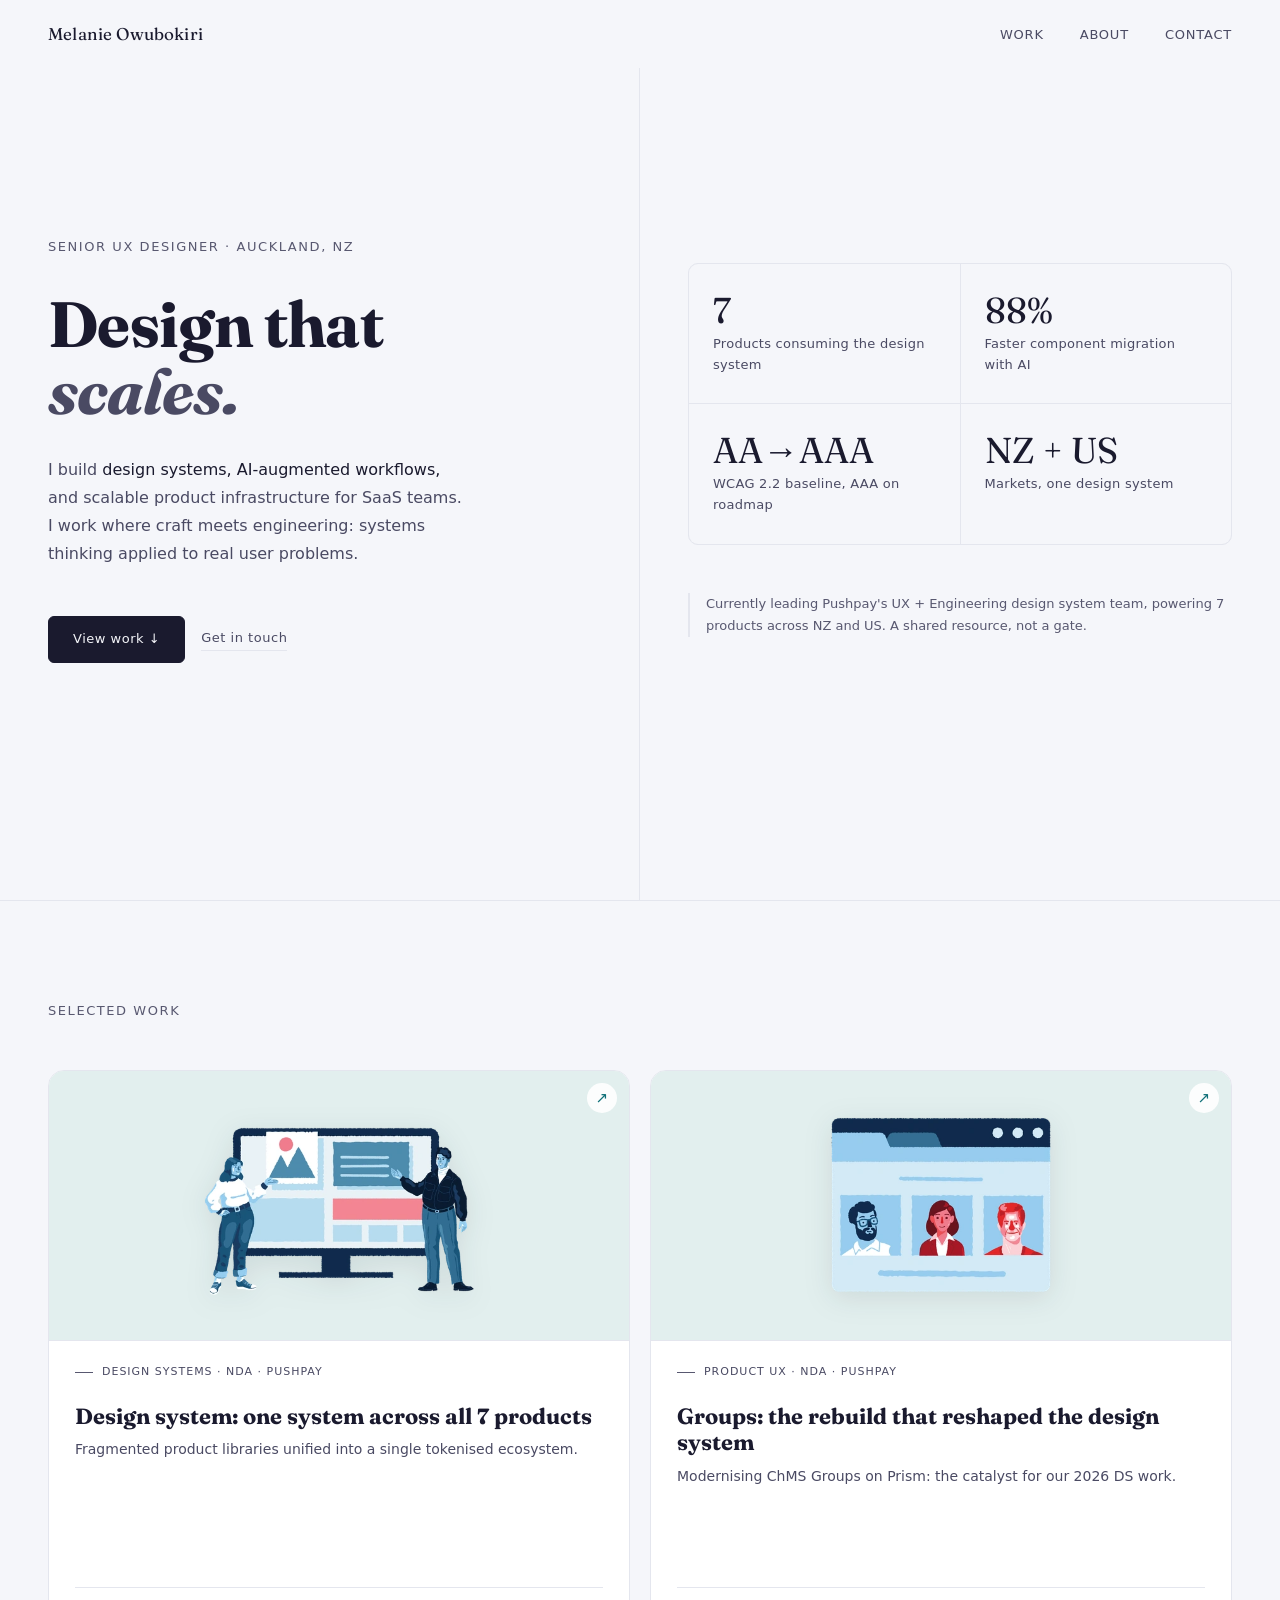
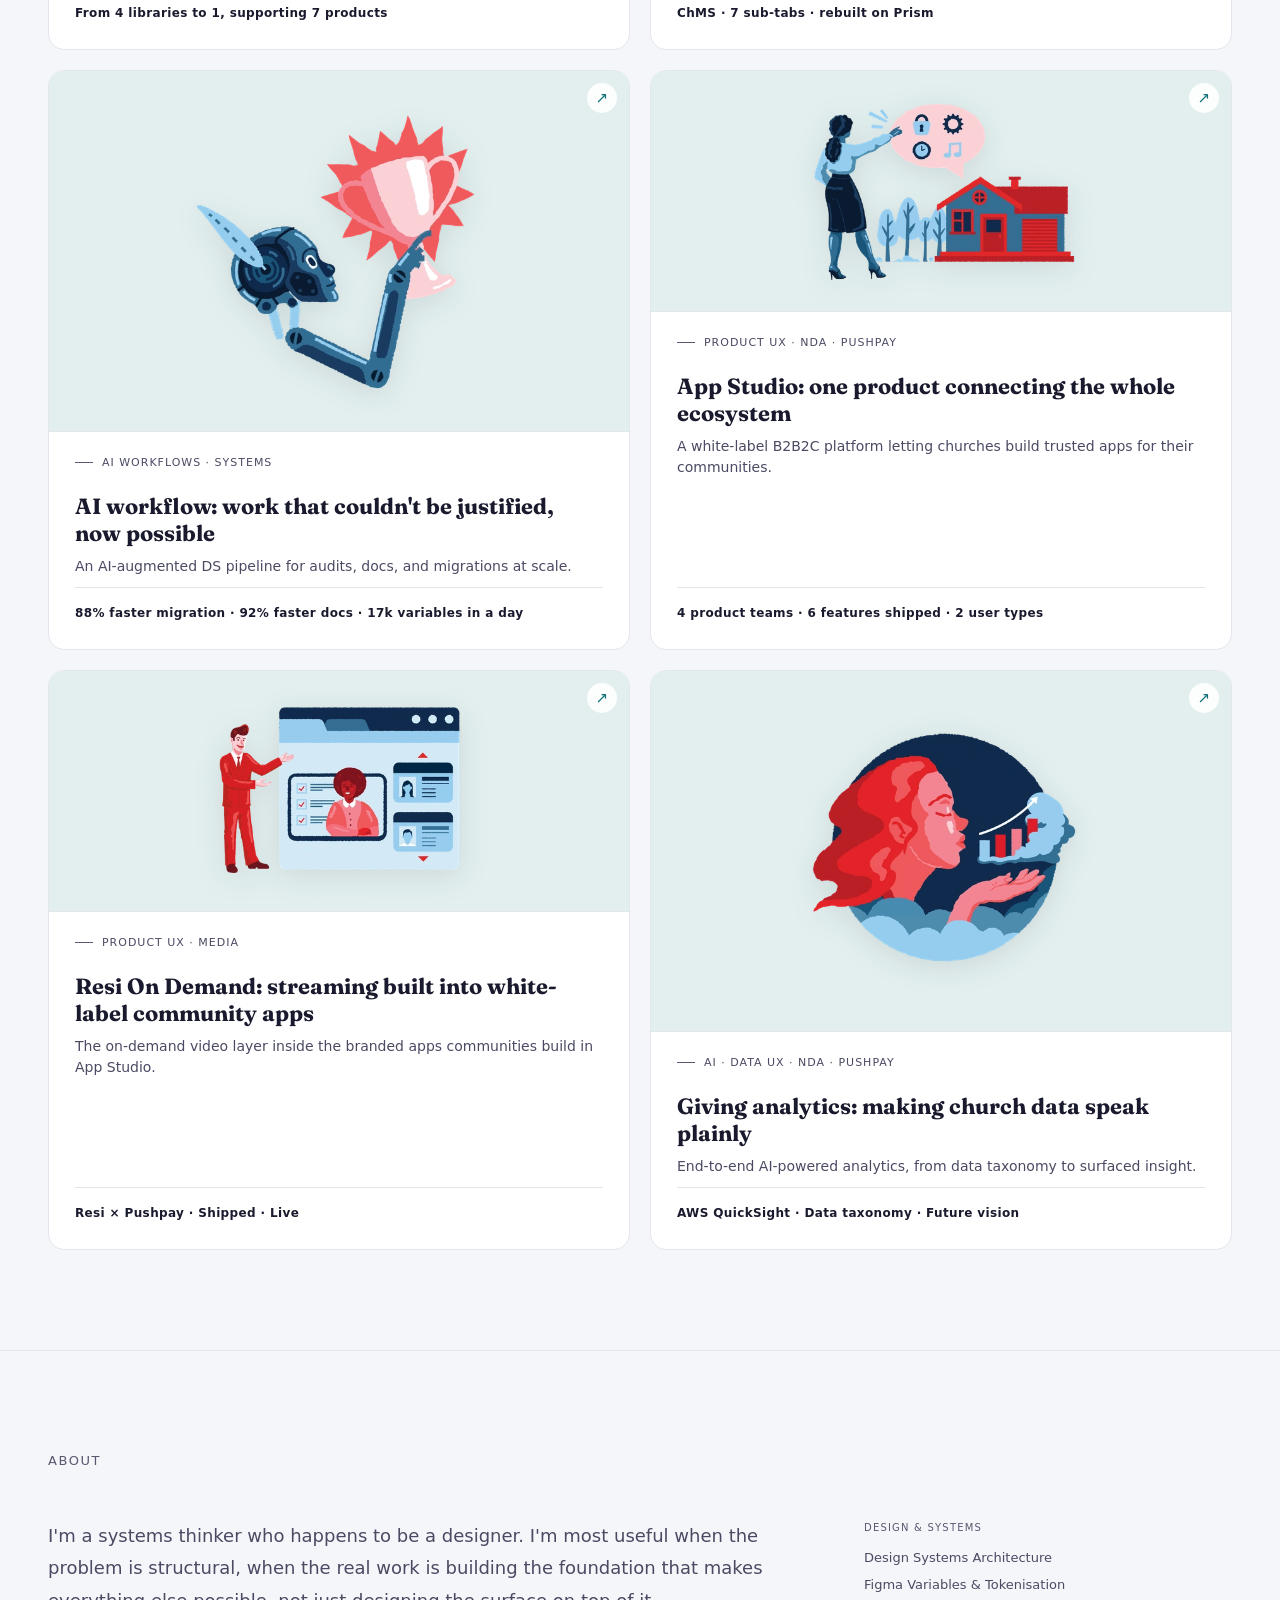
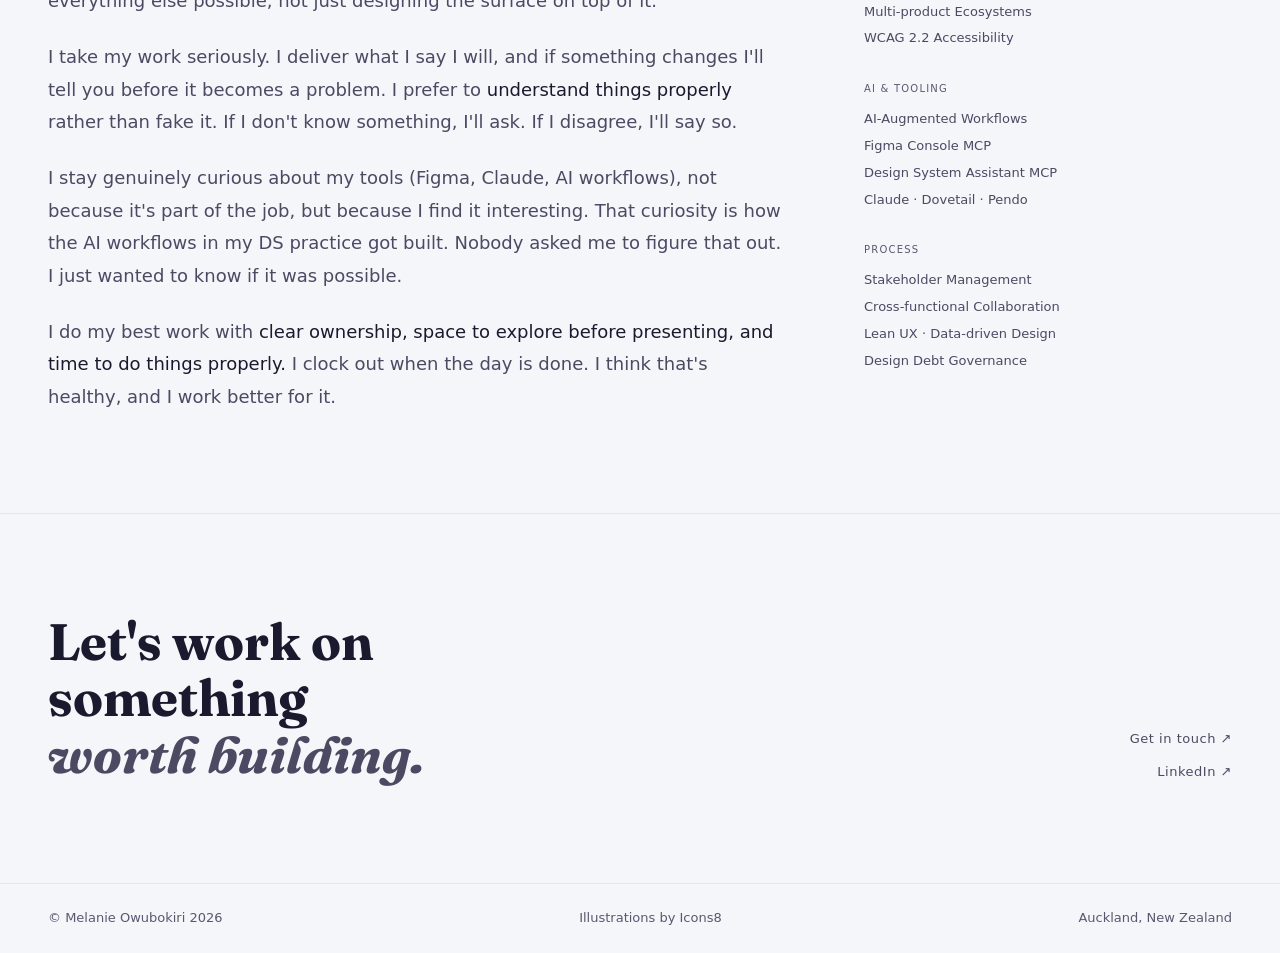
==== commit f816adb2: "Refresh UI: teal accent, General Sans, illustrated cards, site-wide consistency - Replace generic AI" ====
--- a/index.html
+++ b/index.html
@@ -6,22 +6,24 @@
   <title>Melanie Owubokiri · Senior UX Designer</title>
   <link rel="preconnect" href="https://fonts.googleapis.com">
   <link rel="preconnect" href="https://fonts.gstatic.com" crossorigin>
-  <link href="https://fonts.googleapis.com/css2?family=Fraunces:ital,wght@0,400;0,500;0,600;1,400;1,500&family=Inter:wght@300;400;500&display=swap" rel="stylesheet">
+  <link href="https://fonts.googleapis.com/css2?family=Fraunces:ital,wght@0,400;0,500;0,600;1,400;1,500&display=swap" rel="stylesheet">
+  <link rel="preconnect" href="https://api.fontshare.com" crossorigin>
+  <link href="https://api.fontshare.com/v2/css?f[]=general-sans@300,400,500,600&display=swap" rel="stylesheet">
   <style>
     *, *::before, *::after { box-sizing: border-box; margin: 0; padding: 0; }
 
     :root {
       --ink: #1a1a2e;
       --ink-muted: #4a4a63;
-      --ink-faint: #6b6b85;
+      --ink-faint: #585870;
       --surface: #f5f6fa;
       --surface-alt: #eceef5;
       --card: #ffffff;
-      --accent: #6c5ce7;
-      --accent-soft: #ece9ff;
+      --accent: #0f7078;
+      --accent-soft: #e2efee;
       --line: #e4e6ee;
       --serif: 'Fraunces', Georgia, serif;
-      --sans: 'Inter', system-ui, sans-serif;
+      --sans: 'General Sans', system-ui, sans-serif;
     }
 
     html { font-size: 16px; }
@@ -451,13 +453,13 @@
     }
     .work-card:hover {
       background: var(--card); transform: translateY(-3px);
-      border-color: var(--accent); box-shadow: 0 8px 26px rgba(108,92,231,0.12);
+      border-color: var(--accent); box-shadow: 0 8px 26px rgba(15,112,120,0.16);
     }
     .work-thumb {
       position: relative; aspect-ratio: 16 / 6.5;
       display: flex; align-items: center; justify-content: center;
       background-color: var(--accent-soft);
-      background-image: radial-gradient(rgba(108,92,231,0.16) 1px, transparent 1px);
+      background-image: radial-gradient(rgba(15,112,120,0.12) 1px, transparent 1px);
       background-size: 18px 18px; background-position: center;
       border-bottom: 1px solid var(--line);
     }
@@ -476,11 +478,31 @@
     .work-title { font-size: 22px; }
     .work-desc { font-size: 14px; color: var(--ink-muted); line-height: 1.5; }
     .work-metric { font-size: 12px; color: var(--accent); }
-    .ph-mark { font-family:var(--serif); font-size:38px; color:rgba(108,92,231,0.32); }
+    .ph-mark { font-family:var(--serif); font-size:38px; color:rgba(15,112,120,0.34); }
     .tag { border-radius: 4px; }
     .btn-primary { border-radius: 6px; }
     .hero-stats, .stats-bar { border-radius: 10px; overflow: hidden; }
     .stat-item, .img-placeholder, .progress-track, .progress-fill, .deepdive-screen, .surface-item, .insight-item, .meta-block, .placeholder { border-radius: 6px; }
+
+    /* Refresh refinements */
+    a:focus-visible, button:focus-visible { outline: 2px solid var(--accent); outline-offset: 3px; border-radius: 2px; }
+    .work-thumb .work-card-top { justify-content: flex-end; }
+    .work-thumb { background-image: none; }
+    .work-thumb .work-ill { width: 62%; height: 80%; object-fit: contain; filter: drop-shadow(0 6px 14px rgba(21,34,41,0.10)); transition: transform 0.25s ease; }
+    .work-card:hover .work-ill { transform: scale(1.04); }
+    .work-grid { grid-auto-rows: 1fr; align-items: stretch; }
+    .work-card { height: 100%; }
+    .work-metric { margin-top: auto; }
+    .work-kicker {
+      display: flex; align-items: center; gap: 9px;
+      font-size: 11px; font-weight: 500; letter-spacing: 0.09em; text-transform: uppercase;
+      color: var(--ink-muted); margin-bottom: 12px;
+    }
+    .work-kicker::before { content: ""; width: 18px; height: 1px; background: var(--ink-faint); flex-shrink: 0; }
+    .work-metric { color: var(--ink); font-weight: 600; font-variant-numeric: tabular-nums; }
+    .btn-secondary:hover { color: var(--accent); border-color: var(--accent); }
+    .footer-credit { font-size: 13px; font-weight: 300; color: var(--ink-faint); text-decoration: none; transition: color 0.2s; }
+    .footer-credit:hover { color: var(--accent); }
   </style>
 </head>
 <body>
@@ -542,16 +564,13 @@
 
       <a href="case-staq.html" class="work-card fade-up">
         <div class="work-thumb">
-          <span class="ph-mark">DS</span>
+          <img class="work-ill" src="assets/illustrations/design-system.webp" alt="" loading="lazy">
           <div class="work-card-top">
-            <div class="work-tags">
-              <span class="tag">Design Systems</span>
-              <span class="tag nda">NDA · Pushpay</span>
-            </div>
             <span class="work-arrow">↗</span>
           </div>
         </div>
         <div class="work-body">
+          <p class="work-kicker">Design Systems · NDA · Pushpay</p>
           <h2 class="work-title">Design system: one system across all 7 products</h2>
           <p class="work-desc">Fragmented product libraries unified into a single tokenised ecosystem.</p>
           <p class="work-metric">From 4 libraries to 1, supporting 7 products</p>
@@ -559,16 +578,13 @@
       </a>
       <a href="case-groups.html" class="work-card fade-up">
         <div class="work-thumb">
-          <span class="ph-mark">G</span>
+          <img class="work-ill" src="assets/illustrations/groups.webp" alt="" loading="lazy">
           <div class="work-card-top">
-            <div class="work-tags">
-              <span class="tag">Product UX</span>
-              <span class="tag nda">NDA · Pushpay</span>
-            </div>
             <span class="work-arrow">↗</span>
           </div>
         </div>
         <div class="work-body">
+          <p class="work-kicker">Product UX · NDA · Pushpay</p>
           <h2 class="work-title">Groups: the rebuild that reshaped the design system</h2>
           <p class="work-desc">Modernising ChMS Groups on Prism: the catalyst for our 2026 DS work.</p>
           <p class="work-metric">ChMS · 7 sub-tabs · rebuilt on Prism</p>
@@ -578,16 +594,13 @@
 
       <a href="case-ai.html" class="work-card fade-up">
         <div class="work-thumb">
-          <span class="ph-mark">AI</span>
+          <img class="work-ill" src="assets/illustrations/ai.webp" alt="" loading="lazy">
           <div class="work-card-top">
-            <div class="work-tags">
-              <span class="tag">AI Workflows</span>
-              <span class="tag">Systems</span>
-            </div>
             <span class="work-arrow">↗</span>
           </div>
         </div>
         <div class="work-body">
+          <p class="work-kicker">AI Workflows · Systems</p>
           <h2 class="work-title">AI workflow: work that couldn't be justified, now possible</h2>
           <p class="work-desc">An AI-augmented DS pipeline for audits, docs, and migrations at scale.</p>
           <p class="work-metric">88% faster migration · 92% faster docs · 17k variables in a day</p>
@@ -596,16 +609,13 @@
 
       <a href="case-appstudio.html" class="work-card fade-up">
         <div class="work-thumb">
-          <span class="ph-mark">AS</span>
+          <img class="work-ill" src="assets/illustrations/appstudio.webp" alt="" loading="lazy">
           <div class="work-card-top">
-            <div class="work-tags">
-              <span class="tag">Product UX</span>
-              <span class="tag nda">NDA · Pushpay</span>
-            </div>
             <span class="work-arrow">↗</span>
           </div>
         </div>
         <div class="work-body">
+          <p class="work-kicker">Product UX · NDA · Pushpay</p>
           <h2 class="work-title">App Studio: one product connecting the whole ecosystem</h2>
           <p class="work-desc">A white-label B2B2C platform letting churches build trusted apps for their communities.</p>
           <p class="work-metric">4 product teams · 6 features shipped · 2 user types</p>
@@ -614,16 +624,13 @@
 
       <a href="case-resi.html" class="work-card fade-up">
         <div class="work-thumb">
-          <span class="ph-mark">ROD</span>
+          <img class="work-ill" src="assets/illustrations/resi.webp" alt="" loading="lazy">
           <div class="work-card-top">
-            <div class="work-tags">
-              <span class="tag">Product UX</span>
-              <span class="tag">Media</span>
-            </div>
             <span class="work-arrow">↗</span>
           </div>
         </div>
         <div class="work-body">
+          <p class="work-kicker">Product UX · Media</p>
           <h2 class="work-title">Resi On Demand: streaming built into white-label community apps</h2>
           <p class="work-desc">The on-demand video layer inside the branded apps communities build in App Studio.</p>
           <p class="work-metric">Resi × Pushpay · Shipped · Live</p>
@@ -632,16 +639,13 @@
 
       <a href="case-giving.html" class="work-card fade-up">
         <div class="work-thumb">
-          <span class="ph-mark">GA</span>
+          <img class="work-ill" src="assets/illustrations/giving.webp" alt="" loading="lazy">
           <div class="work-card-top">
-            <div class="work-tags">
-              <span class="tag">AI · Data UX</span>
-              <span class="tag nda">NDA · Pushpay</span>
-            </div>
             <span class="work-arrow">↗</span>
           </div>
         </div>
         <div class="work-body">
+          <p class="work-kicker">AI · Data UX · NDA · Pushpay</p>
           <h2 class="work-title">Giving analytics: making church data speak plainly</h2>
           <p class="work-desc">End-to-end AI-powered analytics, from data taxonomy to surfaced insight.</p>
           <p class="work-metric">AWS QuickSight · Data taxonomy · Future vision</p>
@@ -718,6 +722,7 @@
 
   <footer>
     <span class="footer-copy">© Melanie Owubokiri 2026</span>
+    <a class="footer-credit" href="https://icons8.com" target="_blank" rel="noopener">Illustrations by Icons8</a>
     <span class="footer-location">Auckland, New Zealand</span>
   </footer>
 
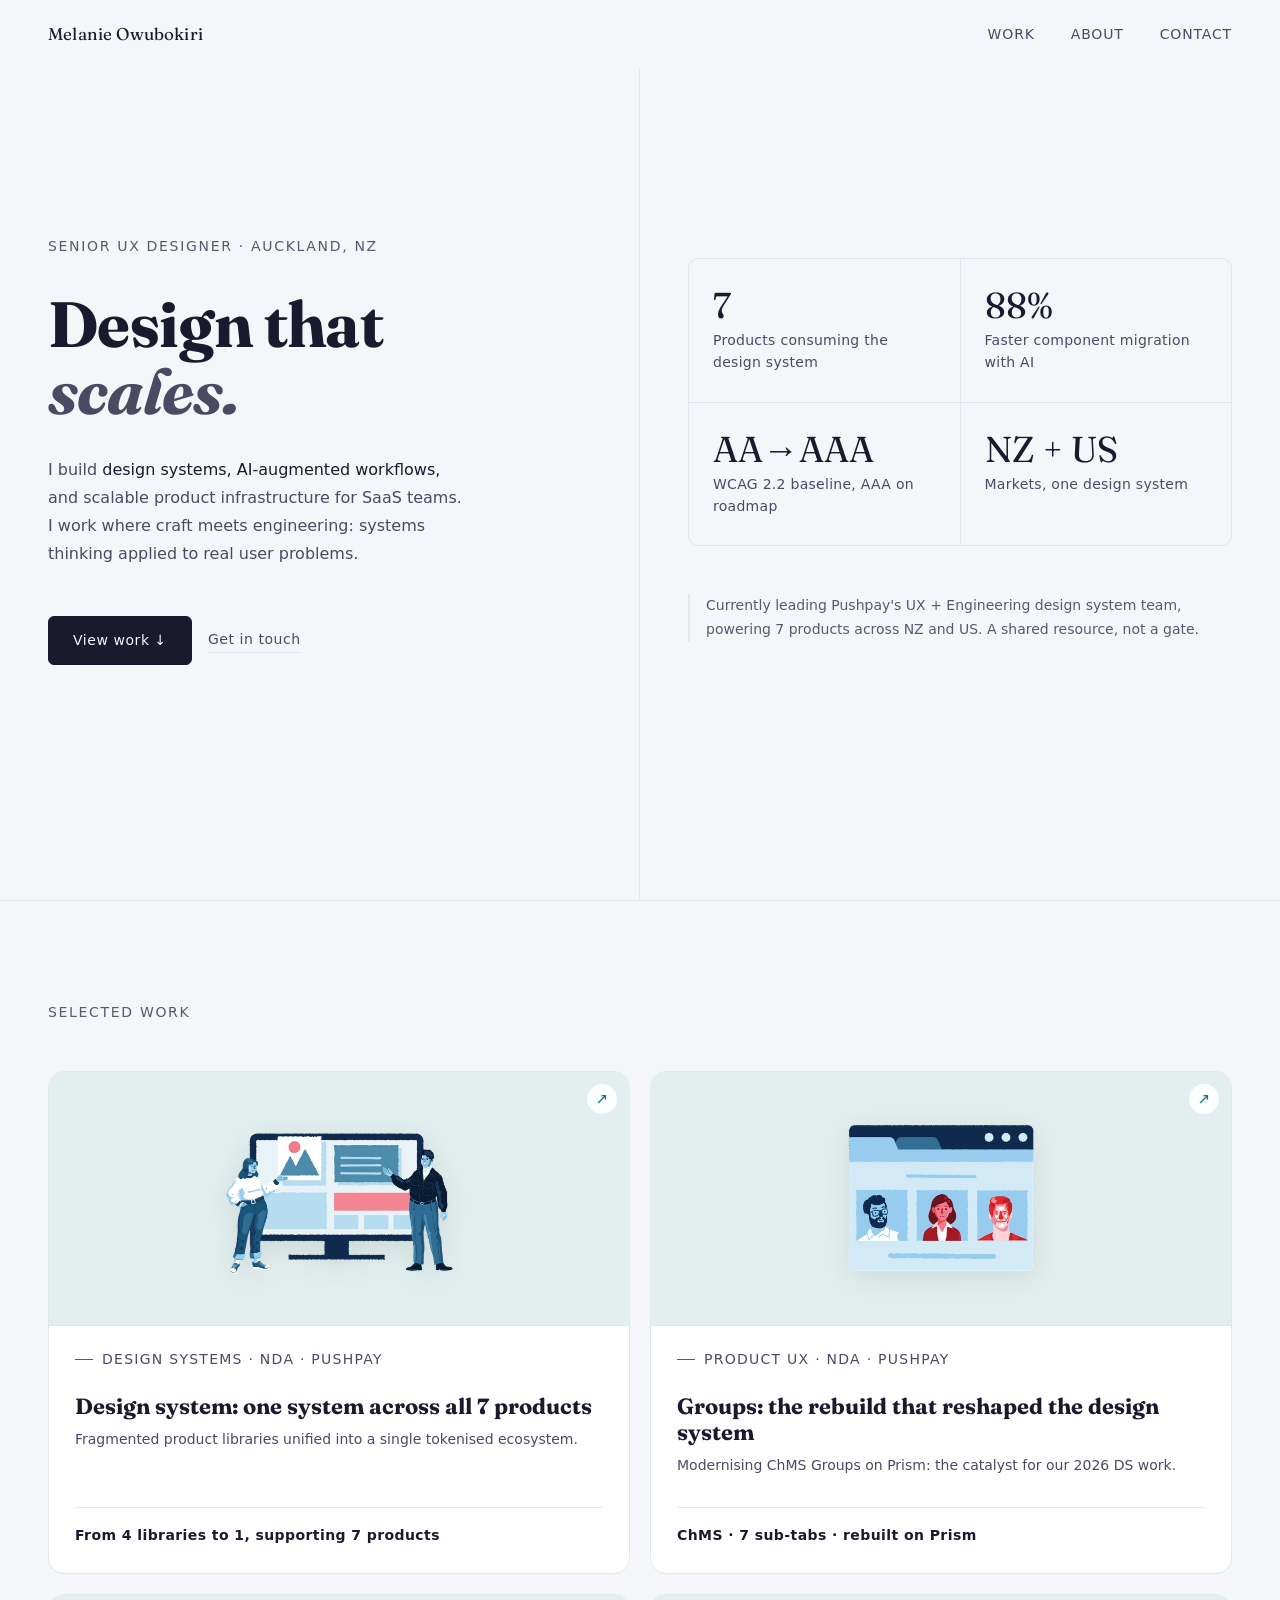
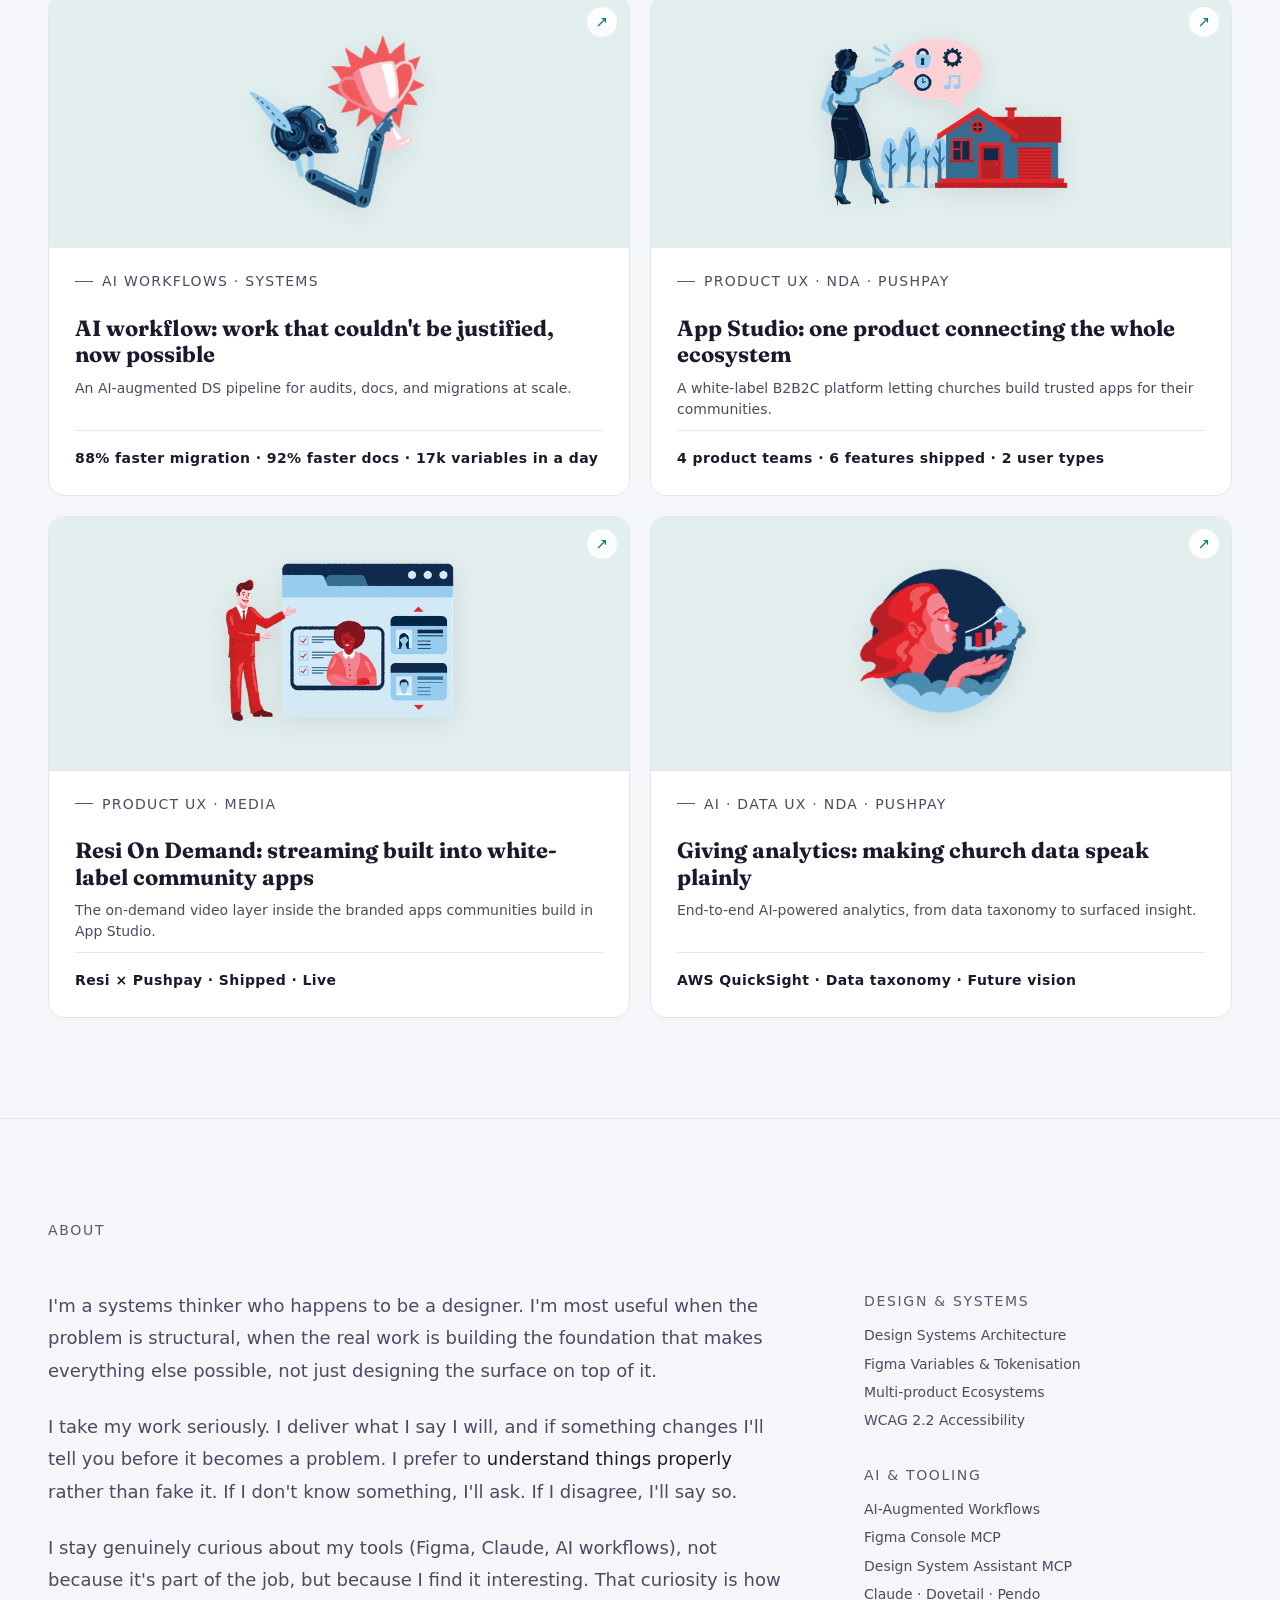
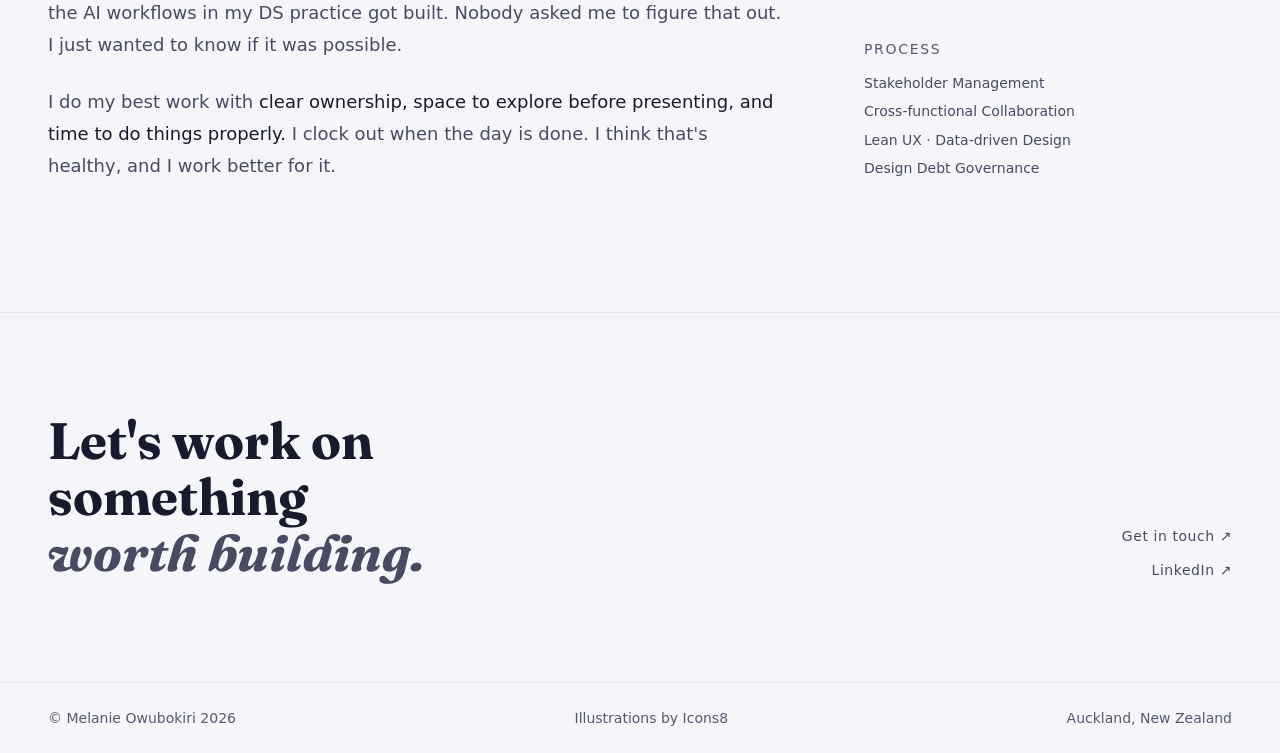
==== commit 50075a72: "WCAG AA pass + consistent card thumbnails - Enforce 14px minimum font size site-wide (bump all sub-1" ====
--- a/index.html
+++ b/index.html
@@ -66,7 +66,7 @@
     }
 
     .nav-links a {
-      font-size: 13px;
+      font-size: 14px;
       font-weight: 400;
       letter-spacing: 0.06em;
       text-transform: uppercase;
@@ -95,7 +95,7 @@
     }
 
     .hero-tag {
-      font-size: 13px;
+      font-size: 14px;
       letter-spacing: 0.12em;
       text-transform: uppercase;
       color: var(--ink-faint);
@@ -145,7 +145,7 @@
       background: var(--ink);
       color: var(--surface);
       font-family: var(--sans);
-      font-size: 13px;
+      font-size: 14px;
       font-weight: 500;
       letter-spacing: 0.04em;
       text-decoration: none;
@@ -159,7 +159,7 @@
     }
 
     .btn-secondary {
-      font-size: 13px;
+      font-size: 14px;
       font-weight: 400;
       color: var(--ink-muted);
       text-decoration: none;
@@ -200,14 +200,14 @@
     }
 
     .stat-label {
-      font-size: 13px;
+      font-size: 14px;
       font-weight: 300;
       color: var(--ink-muted);
       letter-spacing: 0.02em;
     }
 
     .hero-note {
-      font-size: 13px;
+      font-size: 14px;
       font-weight: 300;
       color: var(--ink-faint);
       line-height: 1.7;
@@ -222,7 +222,7 @@
     }
 
     .section-label {
-      font-size: 13px;
+      font-size: 14px;
       letter-spacing: 0.12em;
       text-transform: uppercase;
       color: var(--ink-faint);
@@ -266,7 +266,7 @@
     }
 
     .tag {
-      font-size: 10px;
+      font-size: 14px;
       letter-spacing: 0.08em;
       text-transform: uppercase;
       color: var(--ink-muted);
@@ -303,7 +303,7 @@
     }
 
     .work-metric {
-      font-size: 13px;
+      font-size: 14px;
       font-weight: 500;
       color: var(--ink);
       letter-spacing: 0.03em;
@@ -338,7 +338,7 @@
     }
 
     .skills-group-label {
-      font-size: 10px;
+      font-size: 14px;
       letter-spacing: 0.12em;
       text-transform: uppercase;
       color: var(--ink-faint);
@@ -353,7 +353,7 @@
     }
 
     .skills-list li {
-      font-size: 13px;
+      font-size: 14px;
       font-weight: 300;
       color: var(--ink-muted);
     }
@@ -384,7 +384,7 @@
     }
 
     .contact-link {
-      font-size: 13px;
+      font-size: 14px;
       font-weight: 400;
       color: var(--ink-muted);
       text-decoration: none;
@@ -406,13 +406,13 @@
     }
 
     .footer-copy {
-      font-size: 13px;
+      font-size: 14px;
       font-weight: 300;
       color: var(--ink-faint);
     }
 
     .footer-location {
-      font-size: 13px;
+      font-size: 14px;
       font-weight: 300;
       color: var(--ink-faint);
     }
@@ -477,7 +477,7 @@
     .work-body { padding: 22px 26px 26px; display: flex; flex-direction: column; gap: 10px; flex: 1; }
     .work-title { font-size: 22px; }
     .work-desc { font-size: 14px; color: var(--ink-muted); line-height: 1.5; }
-    .work-metric { font-size: 12px; color: var(--accent); }
+    .work-metric { font-size: 14px; color: var(--accent); }
     .ph-mark { font-family:var(--serif); font-size:38px; color:rgba(15,112,120,0.34); }
     .tag { border-radius: 4px; }
     .btn-primary { border-radius: 6px; }
@@ -487,21 +487,21 @@
     /* Refresh refinements */
     a:focus-visible, button:focus-visible { outline: 2px solid var(--accent); outline-offset: 3px; border-radius: 2px; }
     .work-thumb .work-card-top { justify-content: flex-end; }
-    .work-thumb { background-image: none; }
-    .work-thumb .work-ill { width: 62%; height: 80%; object-fit: contain; filter: drop-shadow(0 6px 14px rgba(21,34,41,0.10)); transition: transform 0.25s ease; }
-    .work-card:hover .work-ill { transform: scale(1.04); }
+    .work-thumb { background-image: none; aspect-ratio: 16 / 7; overflow: hidden; }
+    .work-thumb .work-ill { position: absolute; top: 50%; left: 50%; transform: translate(-50%, -50%); height: 72%; width: auto; max-width: 66%; object-fit: contain; filter: drop-shadow(0 6px 14px rgba(21,34,41,0.10)); transition: transform 0.25s ease; }
+    .work-card:hover .work-ill { transform: translate(-50%, -50%) scale(1.05); }
     .work-grid { grid-auto-rows: 1fr; align-items: stretch; }
     .work-card { height: 100%; }
     .work-metric { margin-top: auto; }
     .work-kicker {
       display: flex; align-items: center; gap: 9px;
-      font-size: 11px; font-weight: 500; letter-spacing: 0.09em; text-transform: uppercase;
+      font-size: 14px; font-weight: 500; letter-spacing: 0.09em; text-transform: uppercase;
       color: var(--ink-muted); margin-bottom: 12px;
     }
     .work-kicker::before { content: ""; width: 18px; height: 1px; background: var(--ink-faint); flex-shrink: 0; }
     .work-metric { color: var(--ink); font-weight: 600; font-variant-numeric: tabular-nums; }
     .btn-secondary:hover { color: var(--accent); border-color: var(--accent); }
-    .footer-credit { font-size: 13px; font-weight: 300; color: var(--ink-faint); text-decoration: none; transition: color 0.2s; }
+    .footer-credit { font-size: 14px; font-weight: 300; color: var(--ink-faint); text-decoration: none; transition: color 0.2s; }
     .footer-credit:hover { color: var(--accent); }
   </style>
 </head>
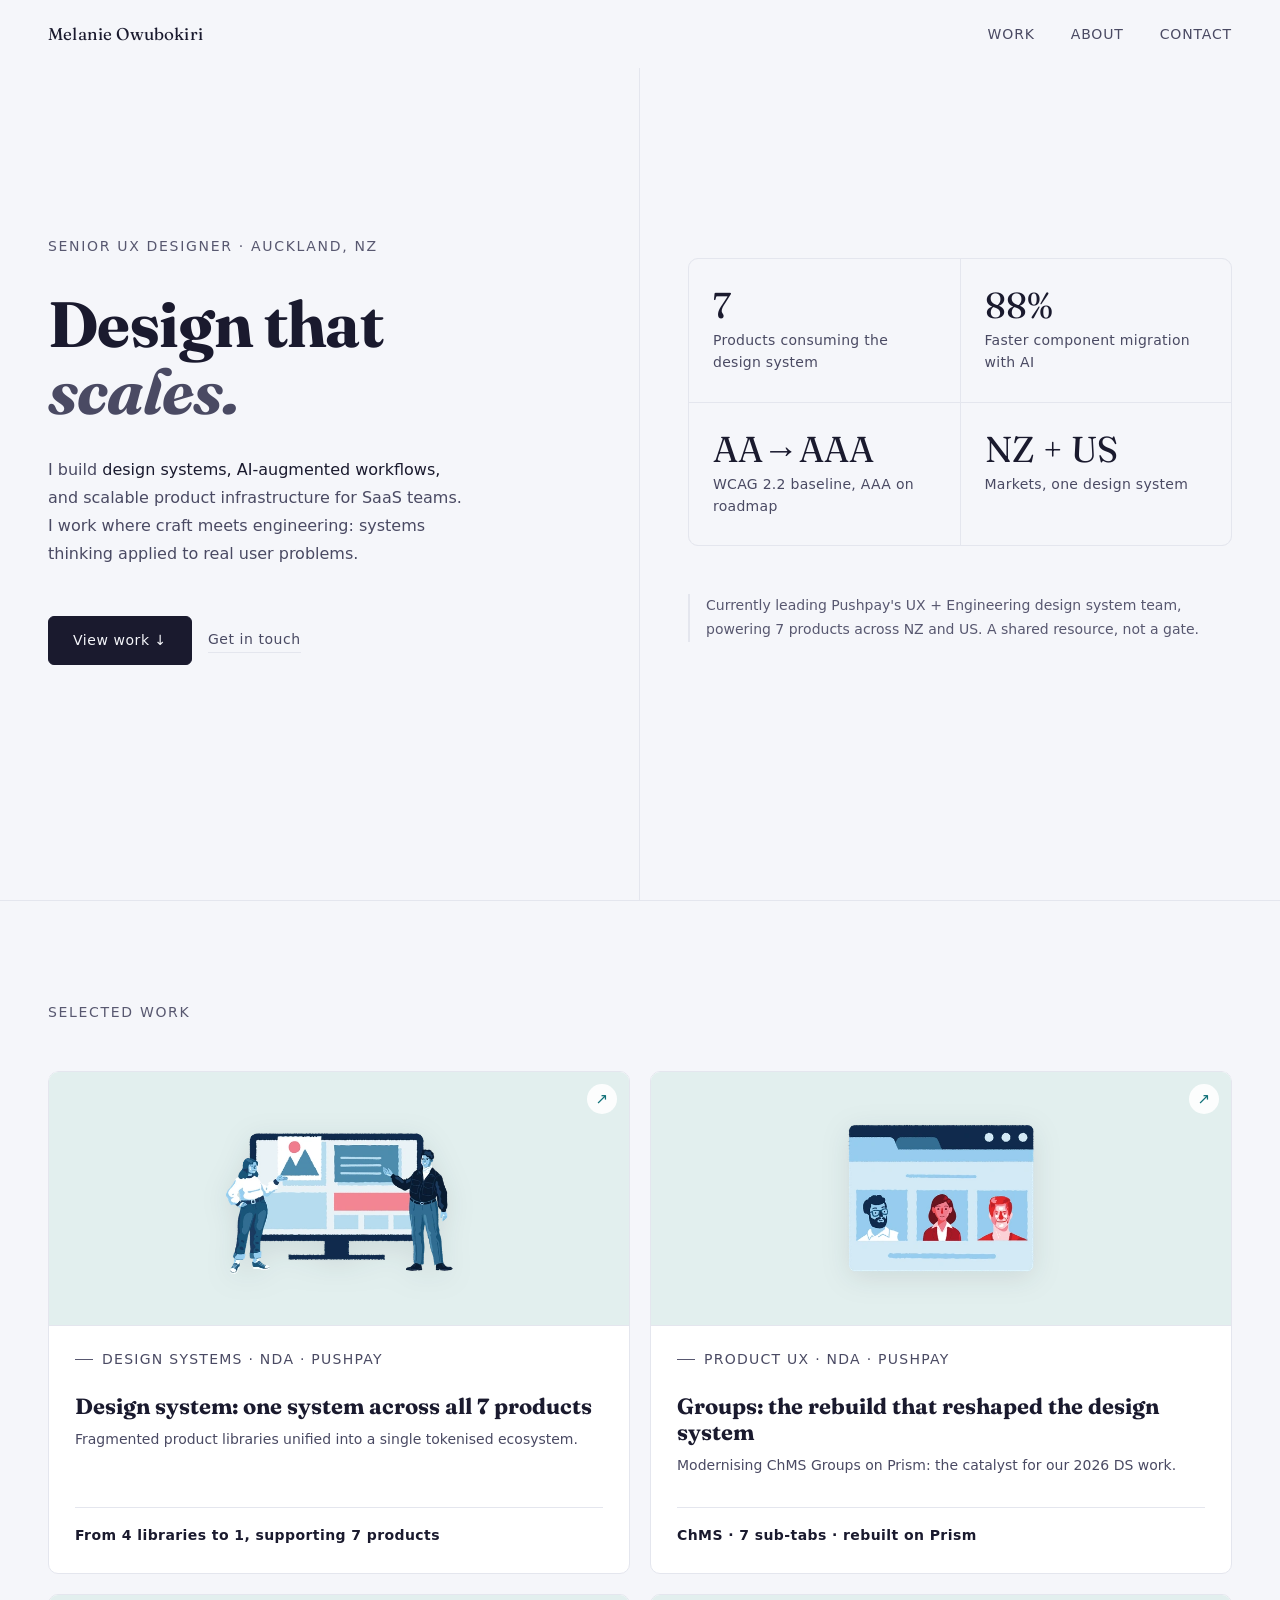
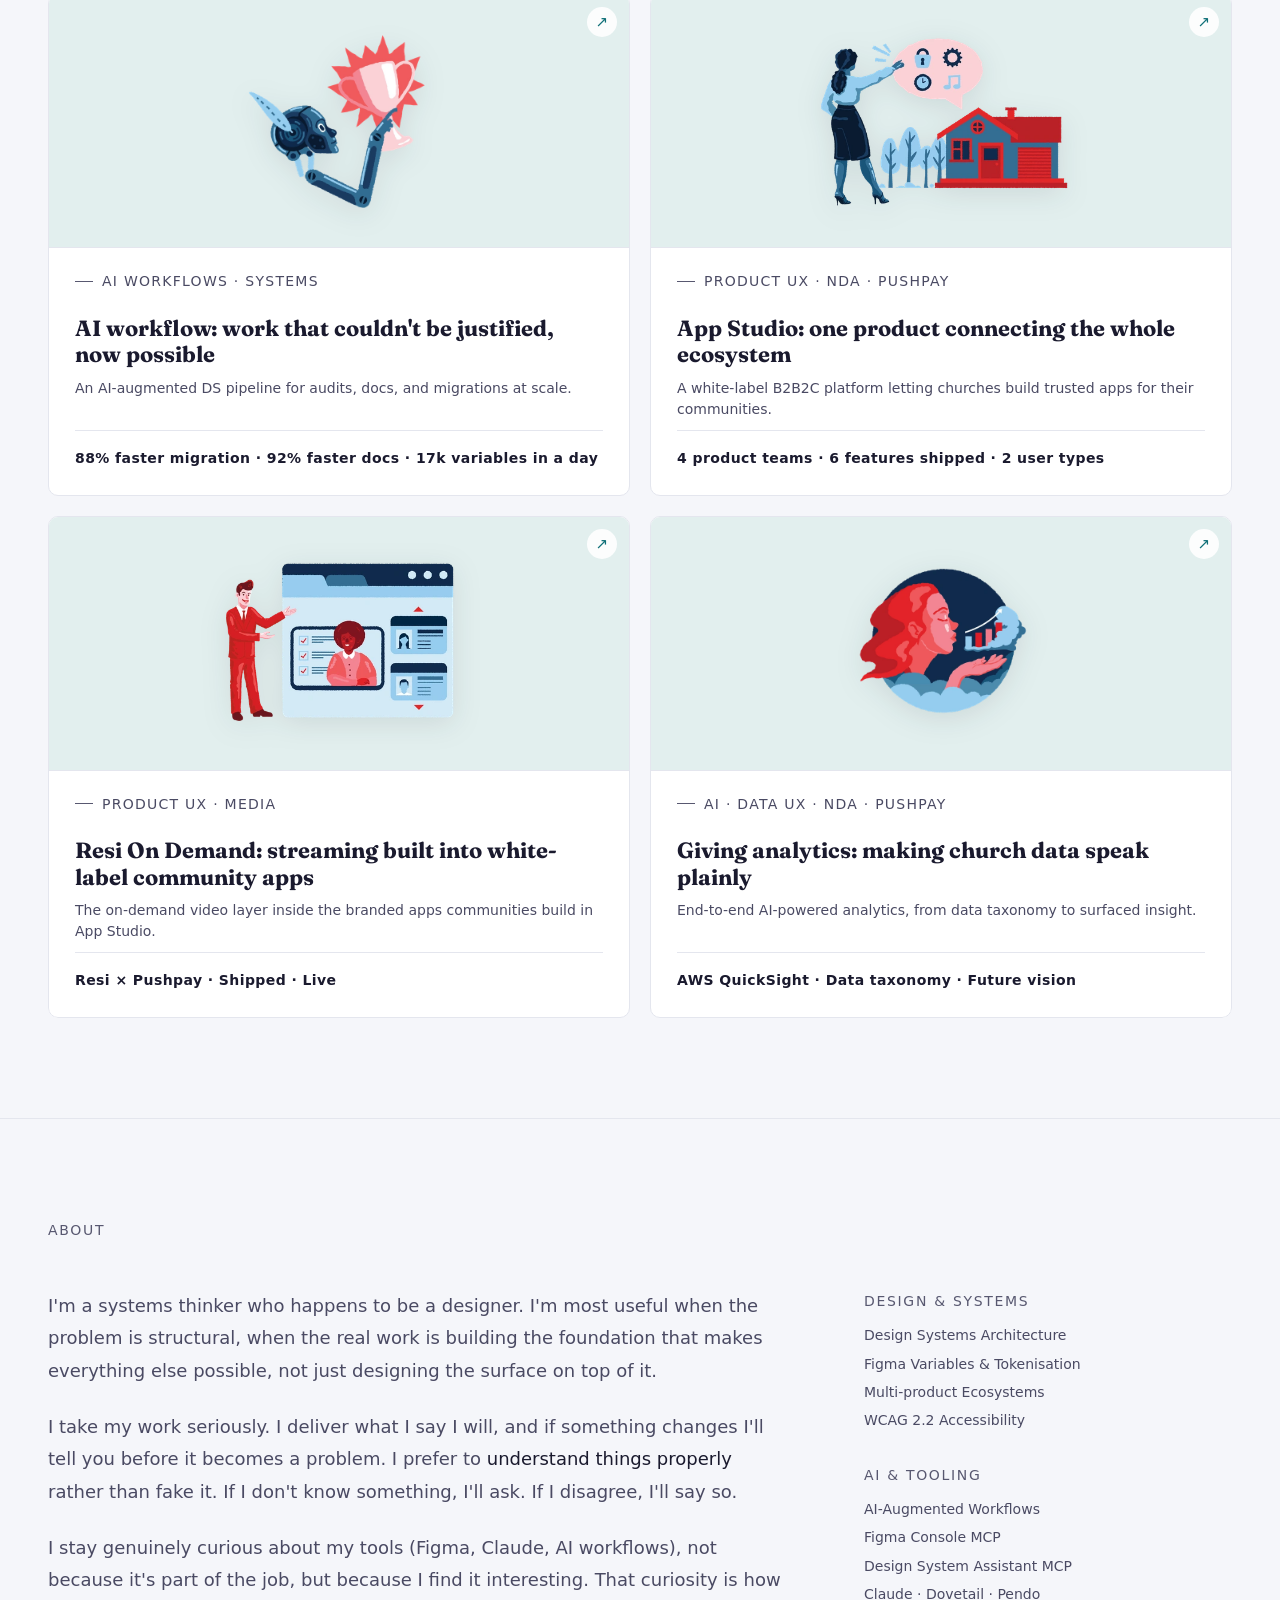
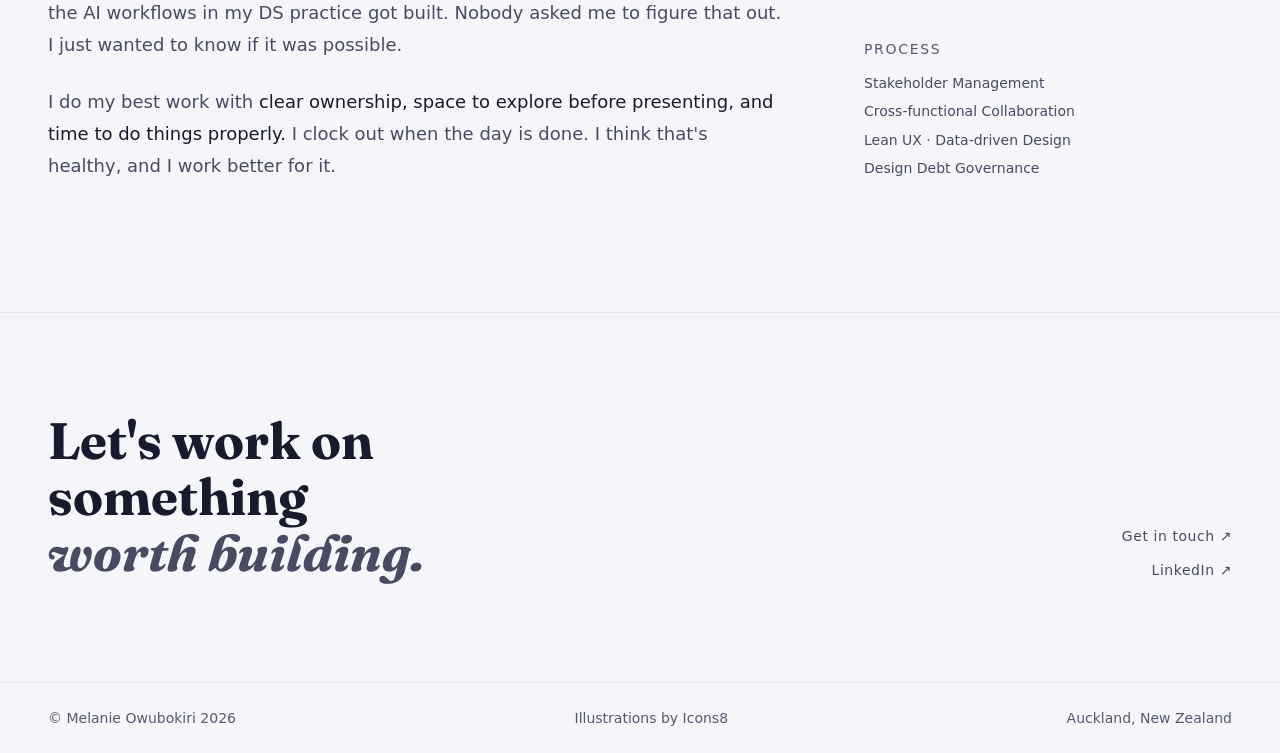
==== commit ed95a34b: "Design system phase 1: shared token stylesheet + unified radius - Add assets/design-system.css as th" ====
--- a/index.html
+++ b/index.html
@@ -9,22 +9,10 @@
   <link href="https://fonts.googleapis.com/css2?family=Fraunces:ital,wght@0,400;0,500;0,600;1,400;1,500&display=swap" rel="stylesheet">
   <link rel="preconnect" href="https://api.fontshare.com" crossorigin>
   <link href="https://api.fontshare.com/v2/css?f[]=general-sans@300,400,500,600&display=swap" rel="stylesheet">
+  <link rel="stylesheet" href="assets/design-system.css">
   <style>
     *, *::before, *::after { box-sizing: border-box; margin: 0; padding: 0; }
 
-    :root {
-      --ink: #1a1a2e;
-      --ink-muted: #4a4a63;
-      --ink-faint: #585870;
-      --surface: #f5f6fa;
-      --surface-alt: #eceef5;
-      --card: #ffffff;
-      --accent: #0f7078;
-      --accent-soft: #e2efee;
-      --line: #e4e6ee;
-      --serif: 'Fraunces', Georgia, serif;
-      --sans: 'General Sans', system-ui, sans-serif;
-    }
 
     html { font-size: 16px; }
 
@@ -447,7 +435,7 @@
     }
     .work-grid { grid-template-columns: 1fr 1fr; gap: 20px; background: none; border: none; }
     .work-card {
-      background: var(--card); border: 1px solid var(--line); border-radius: 16px;
+      background: var(--card); border: 1px solid var(--line); border-radius: var(--radius);
       padding: 0; gap: 0; overflow: hidden;
       transition: transform 0.2s ease, box-shadow 0.2s ease, border-color 0.2s ease;
     }
--- a/assets/design-system.css
+++ b/assets/design-system.css
@@ -0,0 +1,71 @@
+/* ============================================================
+   Melanie Owubokiri — Portfolio Design System
+   ------------------------------------------------------------
+   Single source of truth. Linked by every page BEFORE its own
+   inline <style>, so tokens defined here cascade everywhere and
+   page-specific styles can still override when needed.
+
+   Phase 1: foundation + tokens.
+   (Shared components move here next — see DESIGN-SYSTEM.md.)
+   ============================================================ */
+
+/* --- Reset --- */
+*, *::before, *::after { box-sizing: border-box; margin: 0; padding: 0; }
+
+/* --- Design tokens ---
+   Change a value here and it updates across the whole site.
+   Named to echo Figma variable conventions (semantic, not raw). */
+:root {
+  /* Ink (text) */
+  --ink: #1a1a2e;
+  --ink-muted: #4a4a63;
+  --ink-faint: #585870;
+
+  /* Surfaces */
+  --surface: #f5f6fa;
+  --surface-alt: #eceef5;
+  --card: #ffffff;
+
+  /* Accent (reserve for CTAs, links, focus) */
+  --accent: #0f7078;
+  --accent-soft: #e2efee;
+
+  /* Lines */
+  --line: #e4e6ee;
+
+  /* Radius — every bordered container uses this (matches the hero) */
+  --radius: 10px;
+
+  /* Type families */
+  --serif: 'Fraunces', Georgia, serif;
+  --sans: 'General Sans', system-ui, sans-serif;
+}
+
+/* --- Bordered containers: one shared corner radius ---
+   Any bordered table/grid/card/frame rounds to --radius and clips its
+   inner hairline cells, so the whole site matches the hero. */
+.hero-stats, .stats-bar, .surfaces-bar, .work-grid, .work-card, .work-categories,
+.timeline, .compare-grid, .features-grid, .breakdown-grid, .toolkit, .data-table,
+.impossible-grid, .outcome-grid, .phase-status, .principles, .detail-item,
+.studioc-metric-grid, .studioc-screen-frame, .deepdive-screen-frame, .case-hero-art {
+  border-radius: var(--radius);
+  overflow: hidden;
+}
+
+/* --- Base --- */
+html { font-size: 16px; }
+body {
+  font-family: var(--sans);
+  background: var(--surface);
+  color: var(--ink);
+  line-height: 1.6;
+  -webkit-font-smoothing: antialiased;
+  overflow-x: hidden;
+}
+
+/* --- Accessible focus (WCAG 2.4.7) --- */
+a:focus-visible, button:focus-visible {
+  outline: 2px solid var(--accent);
+  outline-offset: 3px;
+  border-radius: 2px;
+}
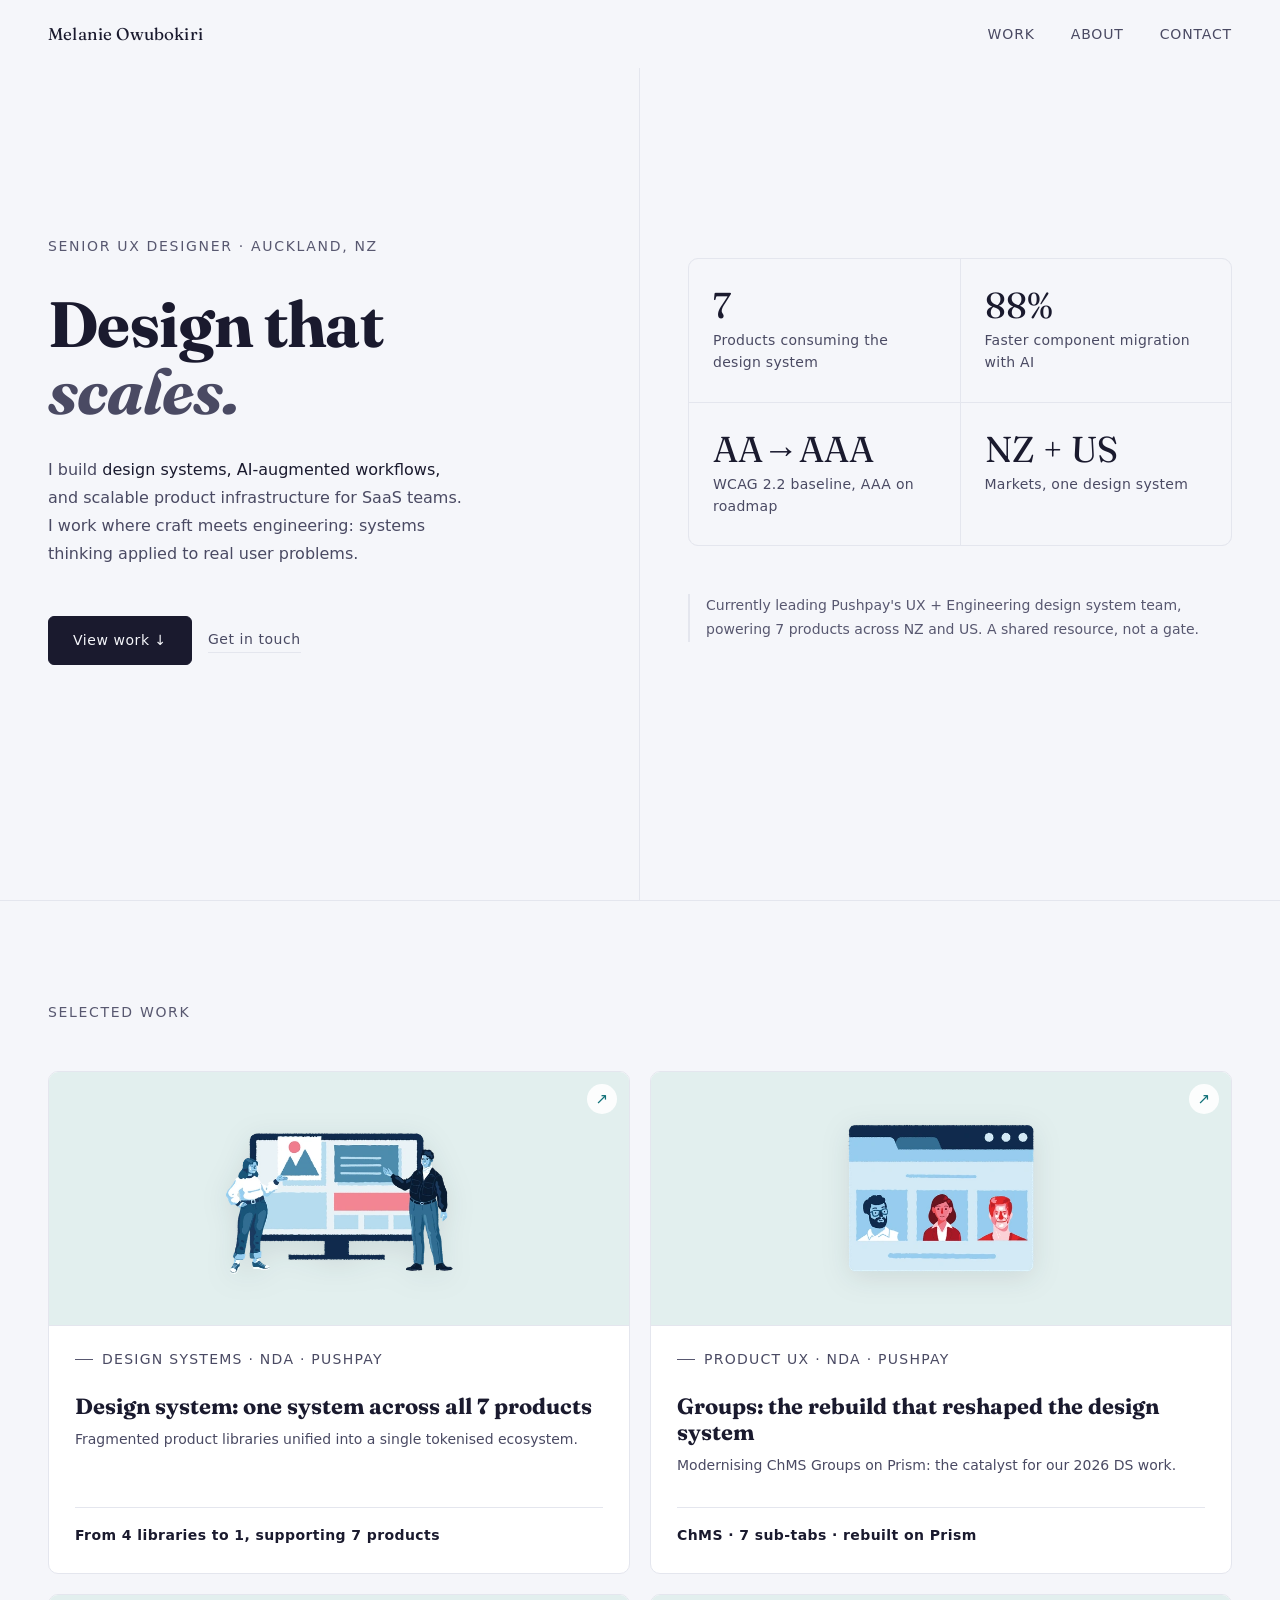
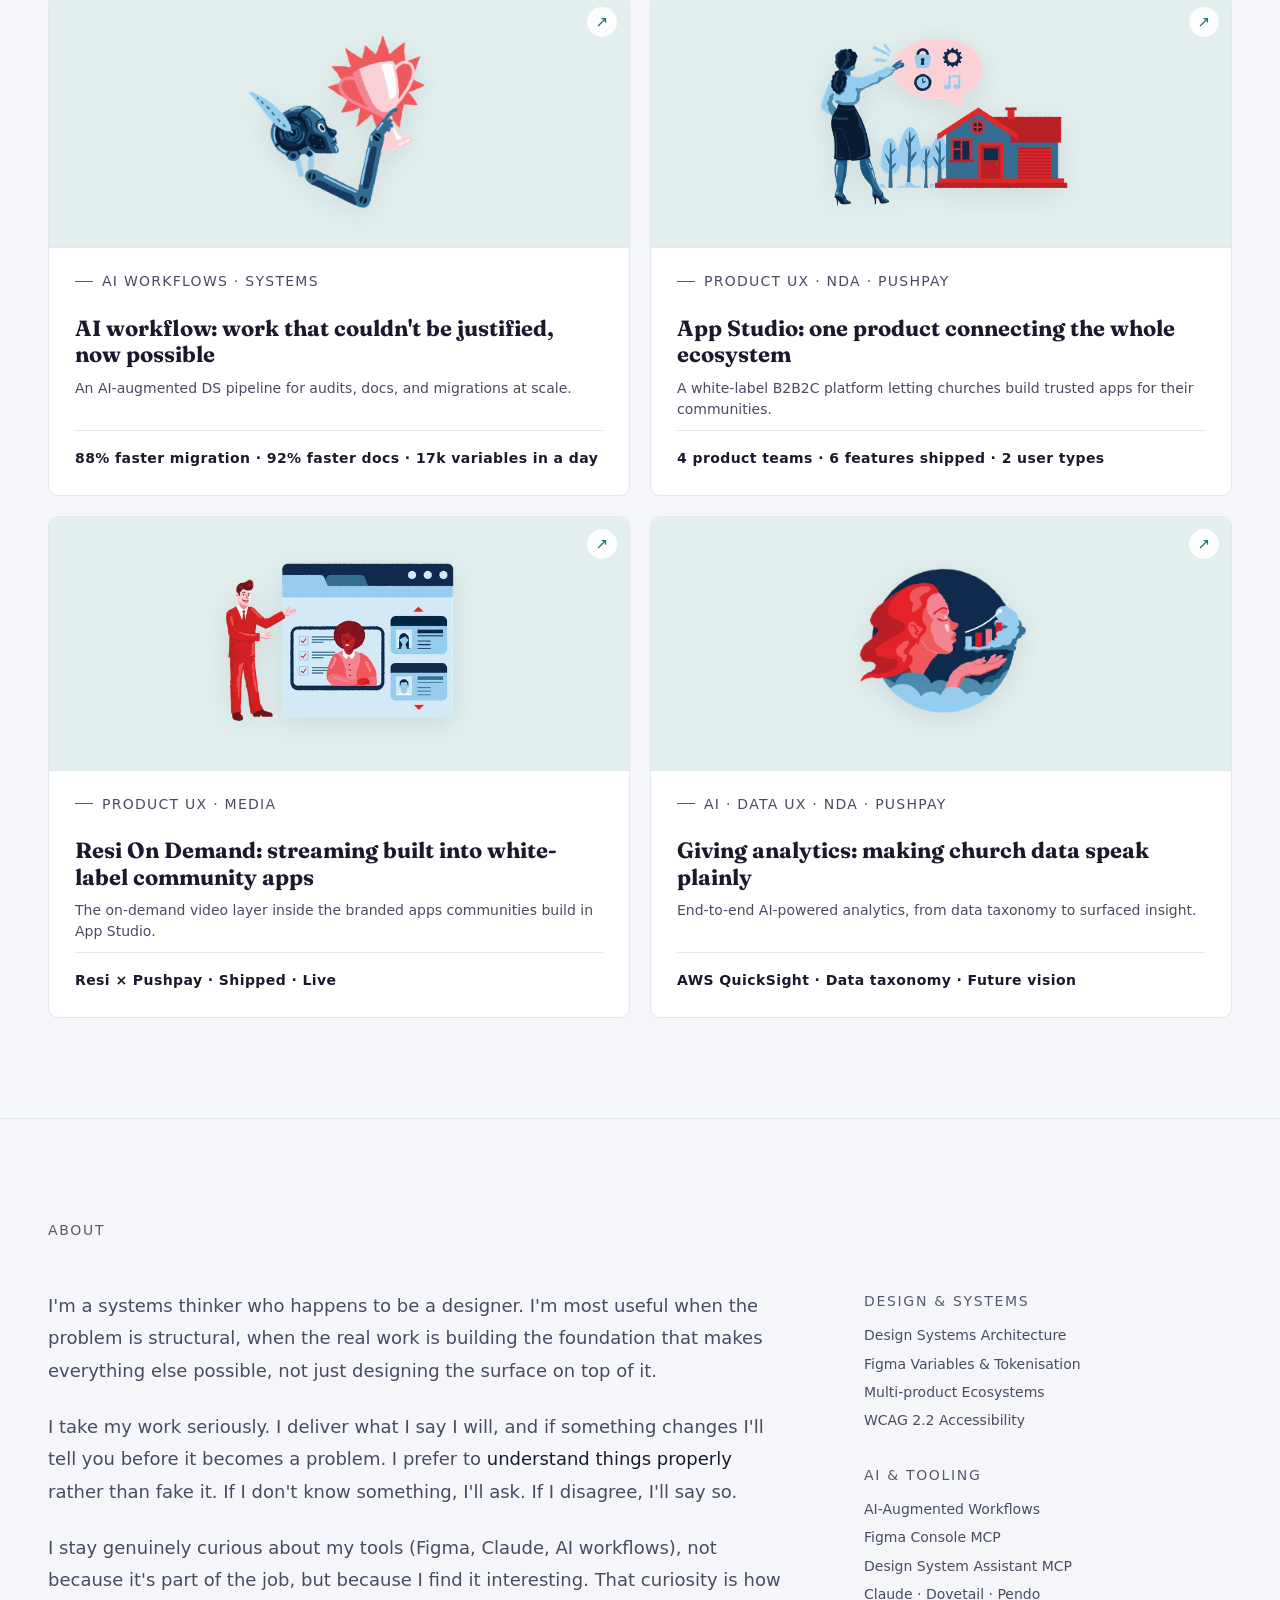
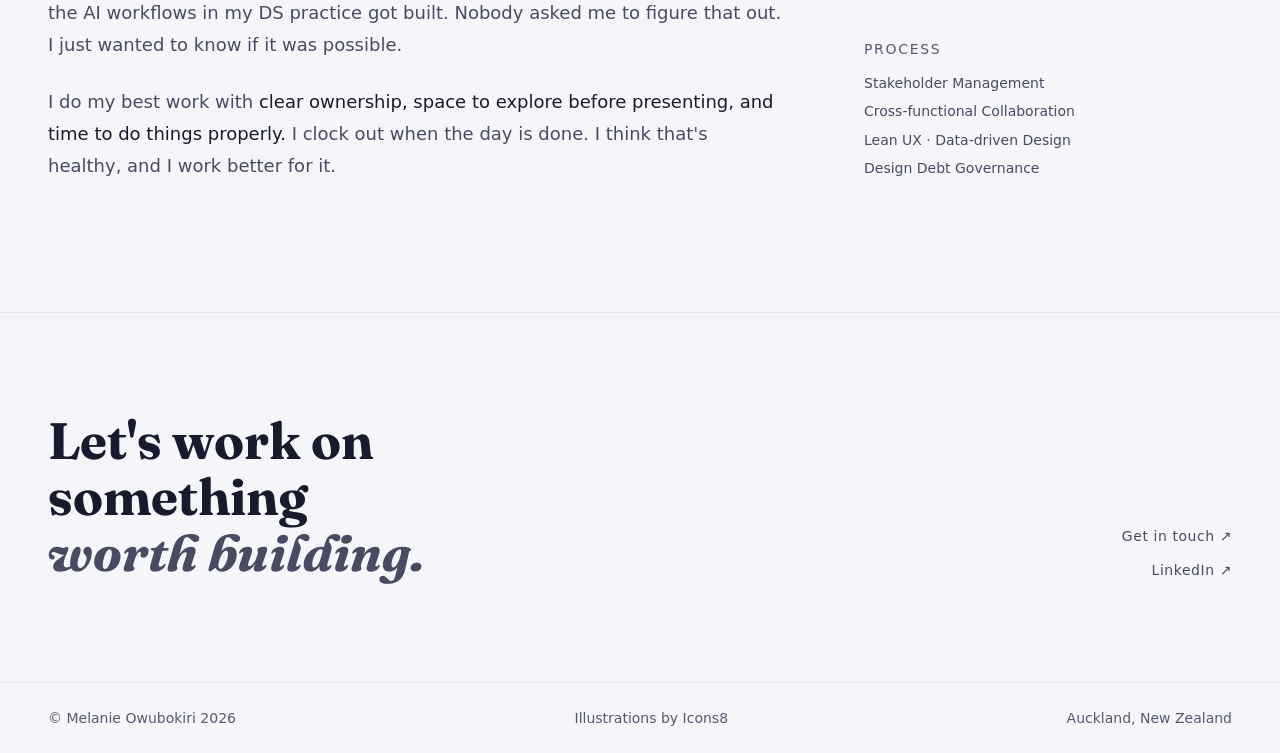
==== commit 50d81938: "DS phase 2a: remove duplicated reset/html/body from all pages Foundation now comes solely from desig" ====
--- a/index.html
+++ b/index.html
@@ -11,18 +11,6 @@
   <link href="https://api.fontshare.com/v2/css?f[]=general-sans@300,400,500,600&display=swap" rel="stylesheet">
   <link rel="stylesheet" href="assets/design-system.css">
   <style>
-    *, *::before, *::after { box-sizing: border-box; margin: 0; padding: 0; }
-
-
-    html { font-size: 16px; }
-
-    body {
-      font-family: var(--sans);
-      background: var(--surface);
-      color: var(--ink);
-      line-height: 1.6;
-      -webkit-font-smoothing: antialiased;
-    }
 
     /* NAV */
     nav {
--- a/assets/design-system.css
+++ b/assets/design-system.css
@@ -44,7 +44,7 @@
 /* --- Bordered containers: one shared corner radius ---
    Any bordered table/grid/card/frame rounds to --radius and clips its
    inner hairline cells, so the whole site matches the hero. */
-.hero-stats, .stats-bar, .surfaces-bar, .work-grid, .work-card, .work-categories,
+.hero-stats, .stats-bar, .surfaces-bar, .work-card, .work-categories,
 .timeline, .compare-grid, .features-grid, .breakdown-grid, .toolkit, .data-table,
 .impossible-grid, .outcome-grid, .phase-status, .principles, .detail-item,
 .studioc-metric-grid, .studioc-screen-frame, .deepdive-screen-frame, .case-hero-art {
